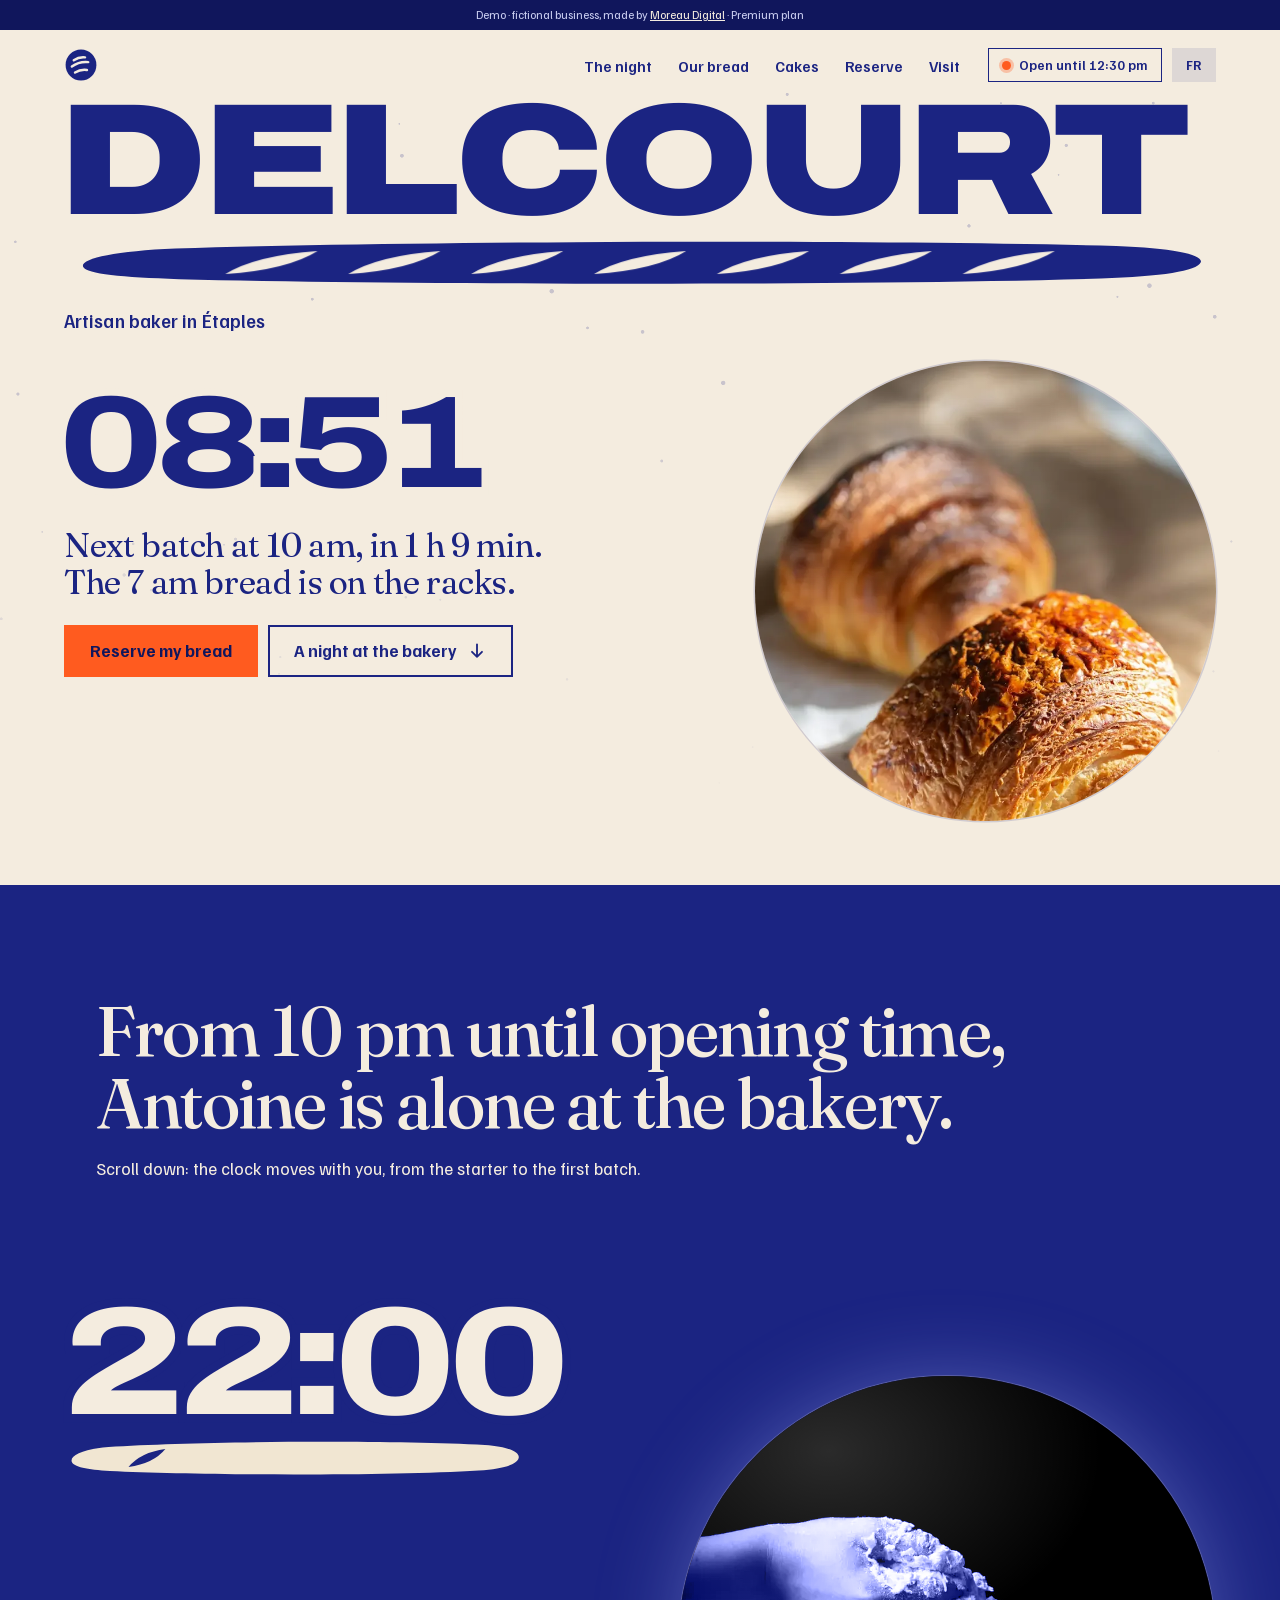
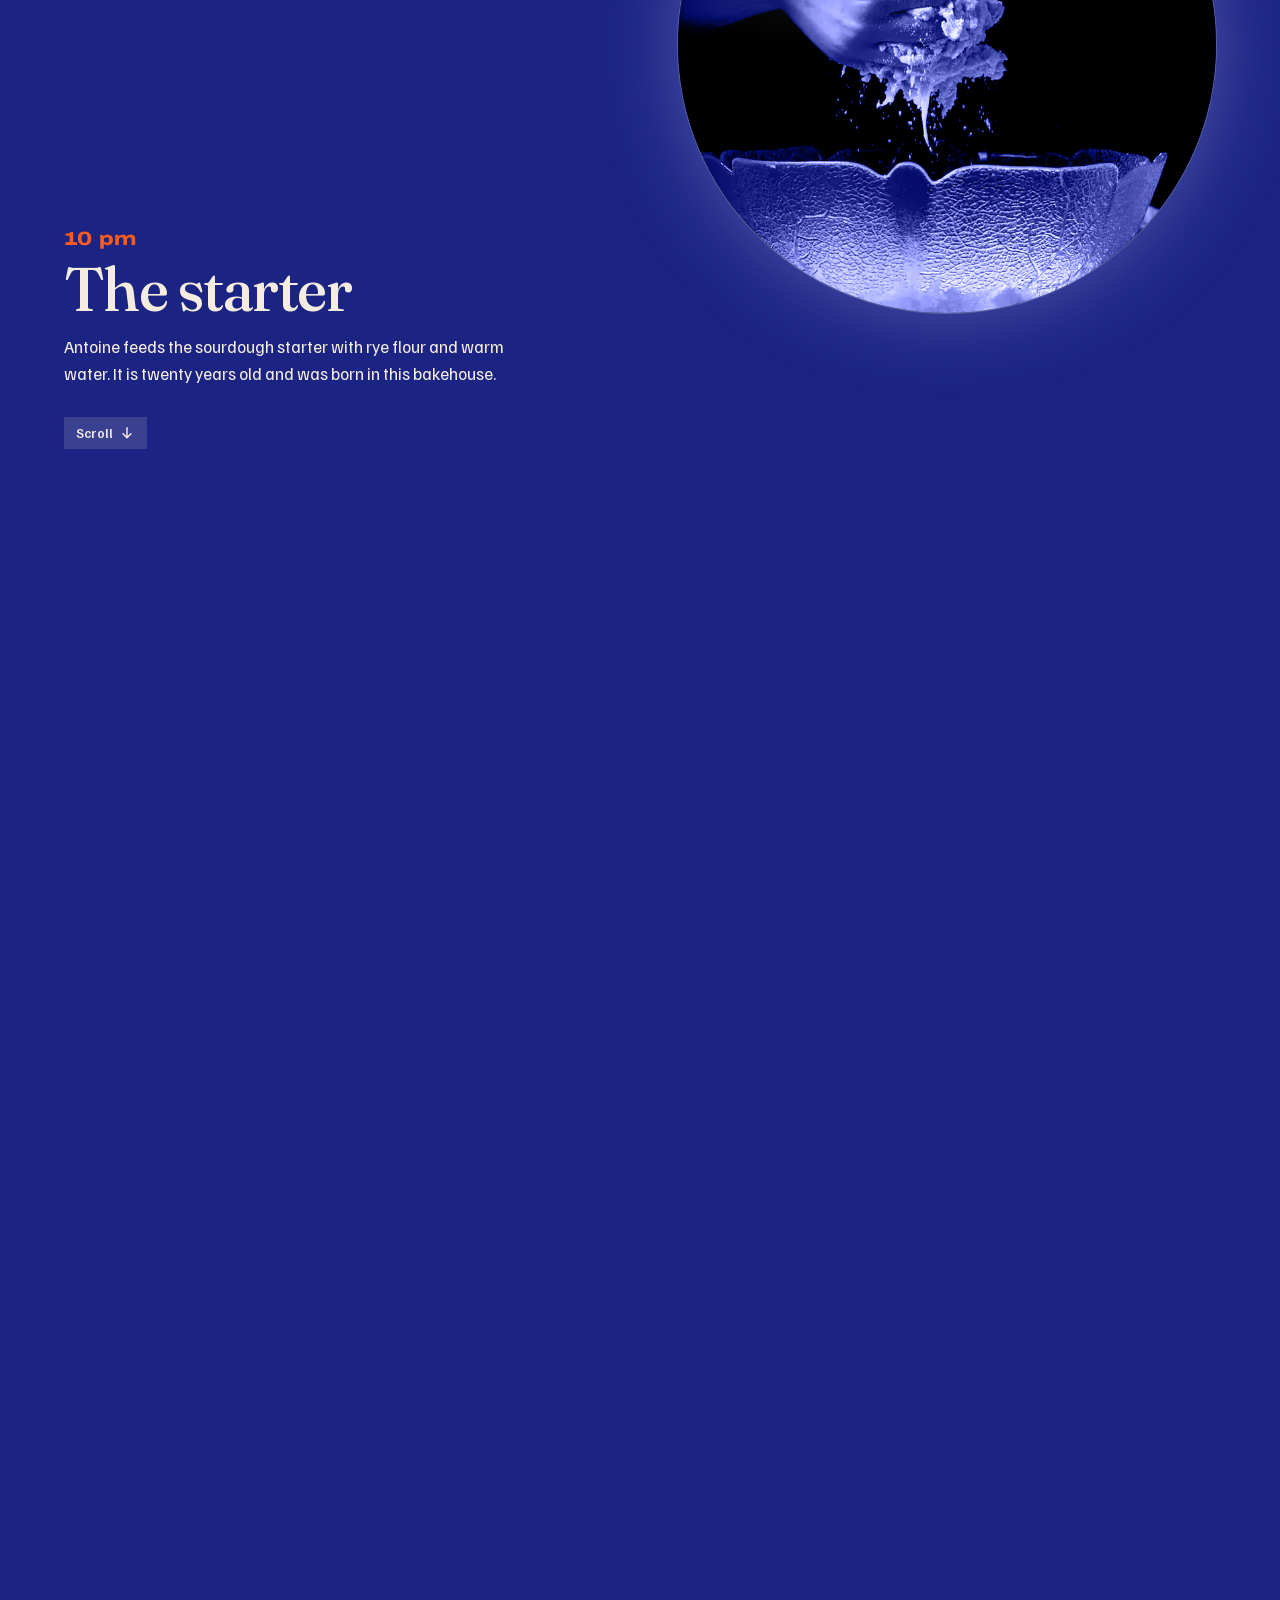
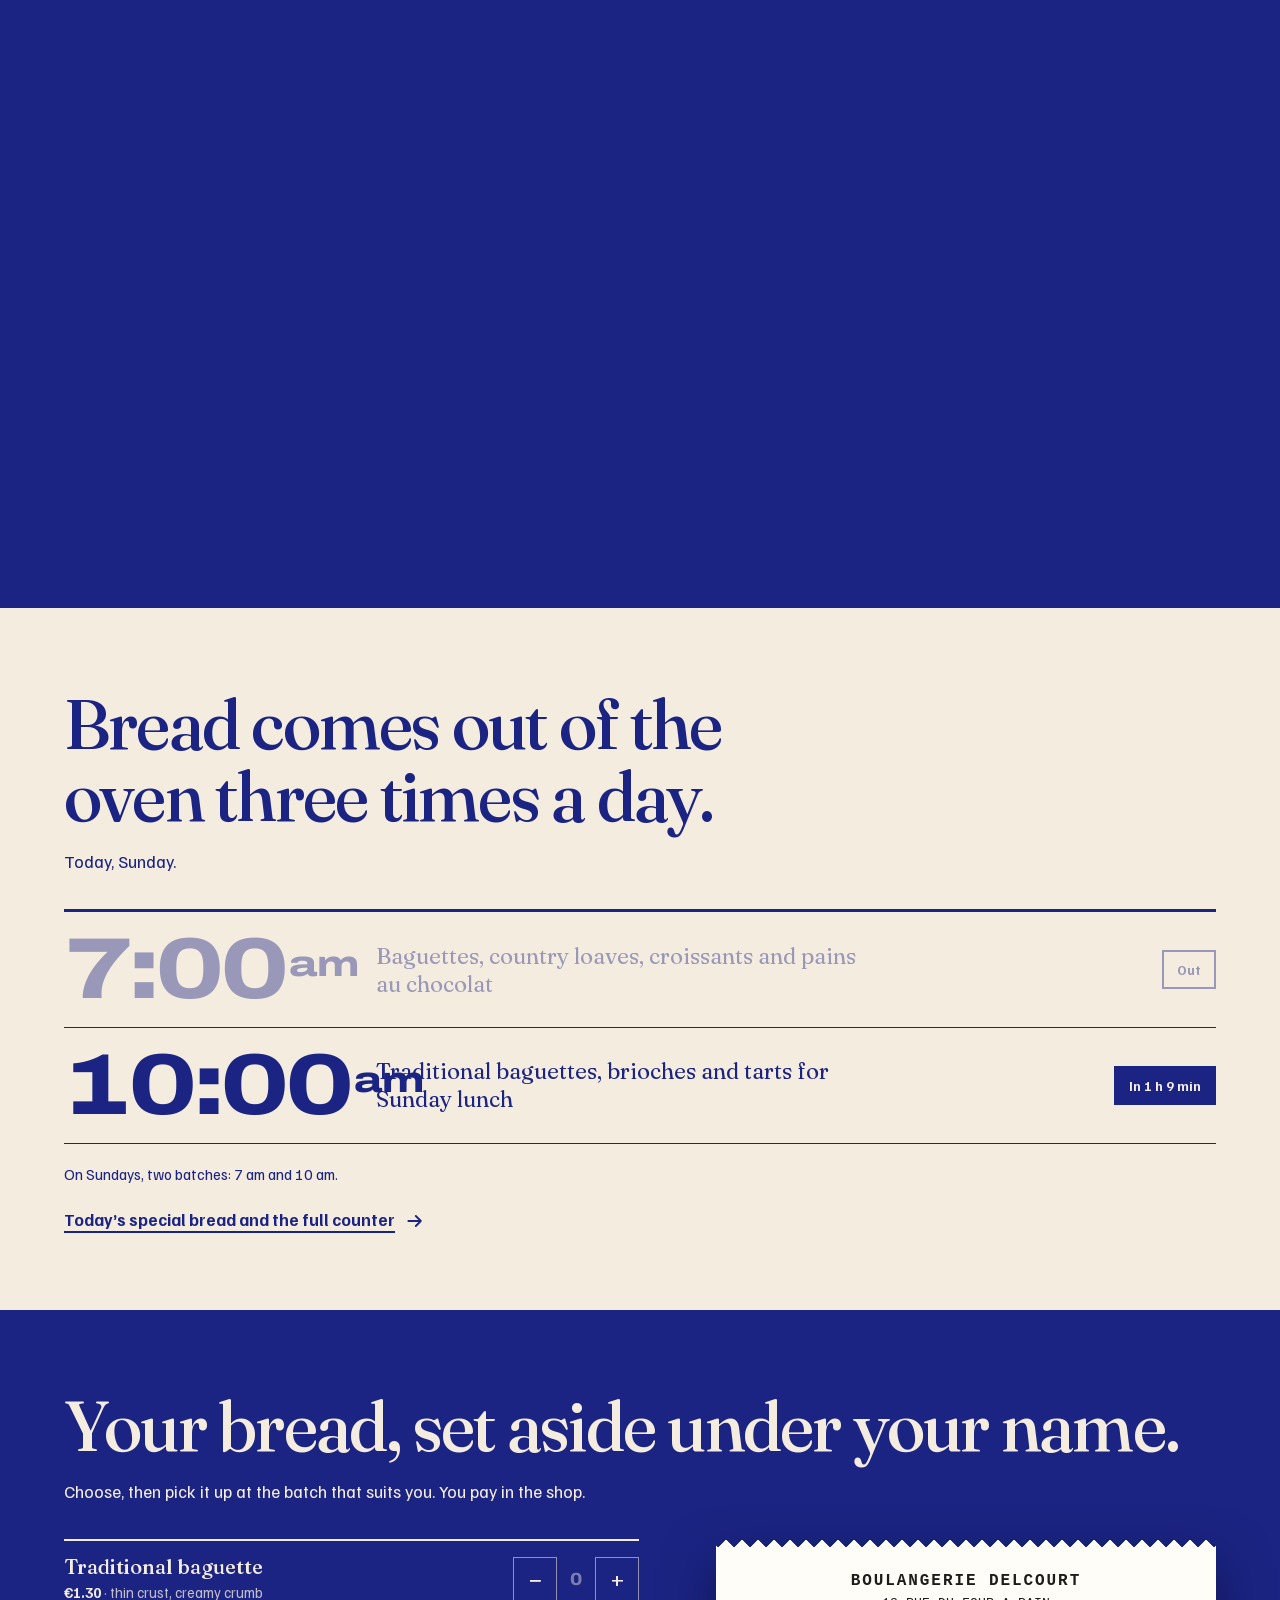
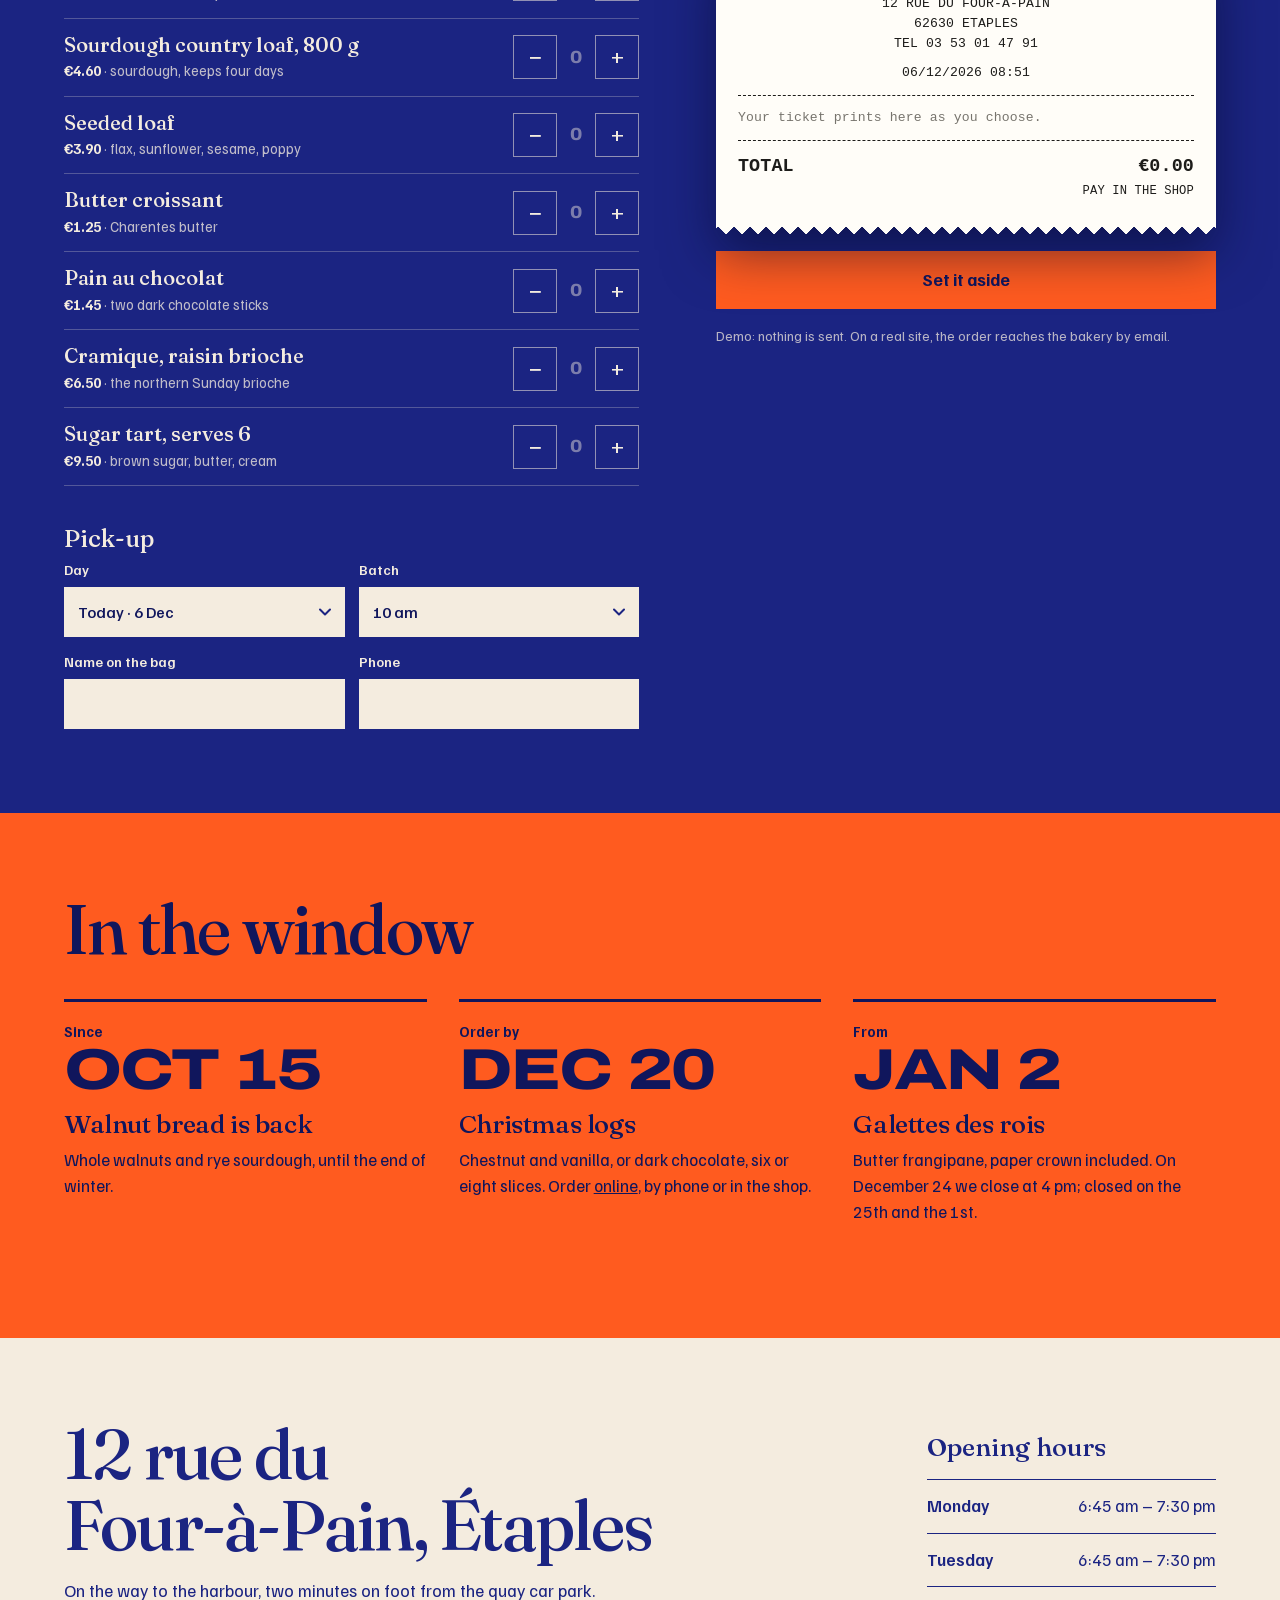
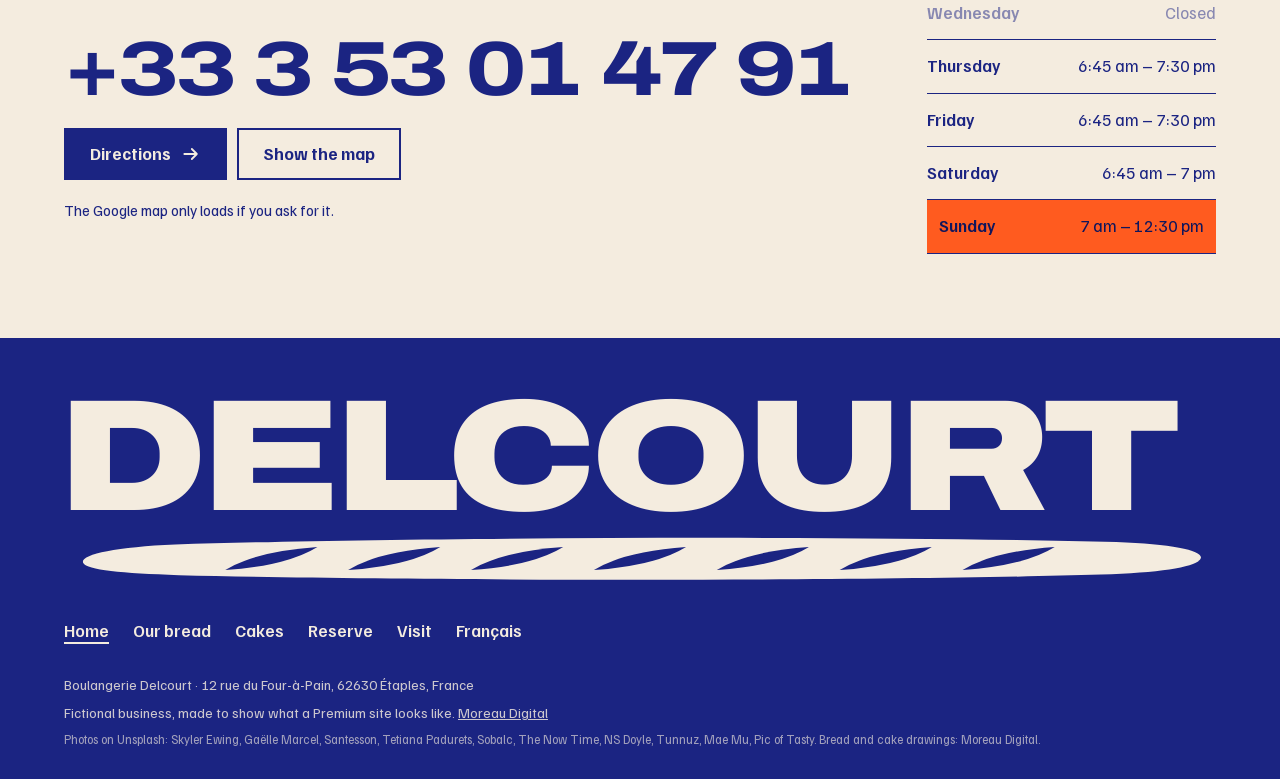
==== en/index.html @ dadcd112 "Pages Nos pains et Gâteaux, version anglaise dans en/ Nos pains : le pain du jour en onglets et la c" ====
<!DOCTYPE html>
<html lang="en" data-moment="jour">
<head>
  <meta charset="utf-8">
  <meta name="viewport" content="width=device-width, initial-scale=1, viewport-fit=cover">
  <title>Delcourt Bakery · Artisan baker in Étaples</title>
  <meta name="description" content="Boulangerie Delcourt in Étaples, France: sourdough bread made at night, three batches a day. Reserve your bread online and pick it up with the batch of your choice.">
  <!-- Démo : commerce fictif, à ne pas indexer -->
  <meta name="robots" content="noindex, nofollow">
  <meta name="theme-color" content="#f4ecdf">
  <link rel="alternate" hreflang="fr" href="https://julesmoreau62.github.io/demo-boulangerie/">
  <link rel="alternate" hreflang="en" href="https://julesmoreau62.github.io/demo-boulangerie/en/">
  <link rel="preload" href="../fonts/archivo.woff2" as="font" type="font/woff2" crossorigin>
  <link rel="preload" href="../fonts/fraunces.woff2" as="font" type="font/woff2" crossorigin>
  <link rel="stylesheet" href="../style.css">
  <script>
    /* Avant le premier affichage : jour ou nuit à Étaples, pour ne pas clignoter. */
    (function (d) {
      d.classList.add("js");
      try {
        var q = /[?&]heure=(\d{1,2})(?:[:h](\d{2}))?/.exec(location.search);
        var p = q ? [q[1], q[2] || 0] : new Intl.DateTimeFormat("en-GB", { timeZone: "Europe/Paris", hour: "2-digit", minute: "2-digit", hourCycle: "h23" }).format(new Date()).split(":");
        var m = +p[0] * 60 + +p[1];
        d.setAttribute("data-moment", m >= 1200 || m < 390 ? "nuit" : "jour");
      } catch (e) {}
    })(document.documentElement);
  </script>
  <script src="../app.js" defer></script>

  <script type="application/ld+json">
  {
    "@context": "https://schema.org",
    "@type": "Bakery",
    "name": "Boulangerie Delcourt",
    "description": "Bakery and pastry shop. Sourdough bread mixed at night and baked on a stone deck, butter pastries, sugar tart. Online reservations, cakes to order.",
    "url": "https://julesmoreau62.github.io/demo-boulangerie/en/",
    "hasMenu": "https://julesmoreau62.github.io/demo-boulangerie/en/bread.html",
    "telephone": "+33353014791",
    "priceRange": "€",
    "address": { "@type": "PostalAddress", "streetAddress": "12 rue du Four-à-Pain", "postalCode": "62630", "addressLocality": "Étaples", "addressCountry": "FR" },
    "openingHoursSpecification": [
      { "@type": "OpeningHoursSpecification", "dayOfWeek": ["Monday", "Tuesday", "Thursday", "Friday"], "opens": "06:45", "closes": "19:30" },
      { "@type": "OpeningHoursSpecification", "dayOfWeek": "Saturday", "opens": "06:45", "closes": "19:00" },
      { "@type": "OpeningHoursSpecification", "dayOfWeek": "Sunday", "opens": "07:00", "closes": "12:30" }
    ]
  }
  </script>
</head>
<body>

  <svg width="0" height="0" style="position:absolute" aria-hidden="true" focusable="false">
    <defs>
      <!-- La marque : une boule de pain vue du dessus, trois coups de lame. La nuit, c'est aussi la lune. -->
      <mask id="grigne" maskUnits="userSpaceOnUse" x="0" y="0" width="32" height="32">
        <rect width="32" height="32" fill="#fff"/>
        <path d="M9.2 11.6c3.2-2.3 7-3.2 10.6-2.8M7.4 17.4c4.4-3.2 9.9-4.6 15.4-4.1M10.4 23.1c3.3-2.1 7.3-2.9 11.2-2.4" fill="none" stroke="#000" stroke-width="2.3" stroke-linecap="round"/>
      </mask>
      <!-- La baguette des sachets : sept coups de lame -->
      <path id="baguette-corps" d="M10 47C8 34 26 22 58 18C180 6 420 4 548 14C578 17 594 28 592 40C590 53 572 62 540 65C420 76 180 75 60 66C30 63 12 58 10 47Z"/>
    </defs>
    <symbol id="marque" viewBox="0 0 32 32"><circle cx="16" cy="16" r="14.5" fill="currentColor" mask="url(#grigne)"/></symbol>
    <symbol id="i-tel" viewBox="0 0 24 24"><path fill="currentColor" d="M6.6 10.8a15.1 15.1 0 0 0 6.6 6.6l2.2-2.2a1 1 0 0 1 1-.25 11.4 11.4 0 0 0 3.6.57 1 1 0 0 1 1 1V20a1 1 0 0 1-1 1A17 17 0 0 1 3 4a1 1 0 0 1 1-1h3.5a1 1 0 0 1 1 1c0 1.25.2 2.45.57 3.57a1 1 0 0 1-.25 1z"/></symbol>
    <symbol id="i-fleche" viewBox="0 0 24 24"><path d="M4 12h15M13 6l6 6-6 6" fill="none" stroke="currentColor" stroke-width="2.2" stroke-linecap="round" stroke-linejoin="round"/></symbol>
    <symbol id="i-bas" viewBox="0 0 24 24"><path d="M12 4v15M6 13l6 6 6-6" fill="none" stroke="currentColor" stroke-width="2.2" stroke-linecap="round" stroke-linejoin="round"/></symbol>
    <symbol id="i-menu" viewBox="0 0 24 24"><path d="M4 6.5h16M4 12h16M4 17.5h16" fill="none" stroke="currentColor" stroke-width="2.2"/></symbol>
    <symbol id="i-fermer" viewBox="0 0 24 24"><path d="M5.5 5.5l13 13M18.5 5.5l-13 13" fill="none" stroke="currentColor" stroke-width="2.2"/></symbol>
  </svg>

  <p class="bandeau-demo">Demo · fictional business, made by <a href="https://moreaudigital.fr/">Moreau Digital</a> · Premium plan</p>

  <header class="barre">
    <a class="barre__marque" href="#haut"><svg aria-hidden="true"><use href="#marque"/></svg><span class="visuellement-cache">Delcourt, back to top</span></a>
    <nav class="barre__nav" aria-label="Site pages">
      <a href="#nuit">The night</a>
      <a href="bread.html">Our bread</a>
      <a href="cakes.html">Cakes</a>
      <a href="#reserver">Reserve</a>
      <a href="#venir">Visit</a>
    </nav>
    <p class="etat" data-etat hidden><span class="etat__point" aria-hidden="true"></span><span data-etat-texte></span></p>
    <a class="langue" href="../index.html" hreflang="fr" lang="fr" aria-label="Version française">FR</a>
  </header>

  <main id="haut">

    <!-- Maintenant : ce qui se passe au fournil à cette minute, heure d'Étaples -->
    <section class="maintenant" aria-labelledby="titre">
      <h1 id="titre" class="enseigne">
        <span class="enseigne__nom" data-enseigne>Delcourt</span>
        <svg class="baguette enseigne__baguette" viewBox="0 0 600 80" preserveAspectRatio="none" aria-hidden="true" focusable="false">
          <use class="baguette__corps" href="#baguette-corps"/>
          <path class="baguette__grigne" style="--i:0" d="M84 58Q99.6 28.8 132 22Q116.4 51.2 84 58Z"/>
          <path class="baguette__grigne" style="--i:1" d="M148 58Q163.6 28.8 196 22Q180.4 51.2 148 58Z"/>
          <path class="baguette__grigne" style="--i:2" d="M212 58Q227.6 28.8 260 22Q244.4 51.2 212 58Z"/>
          <path class="baguette__grigne" style="--i:3" d="M276 58Q291.6 28.8 324 22Q308.4 51.2 276 58Z"/>
          <path class="baguette__grigne" style="--i:4" d="M340 58Q355.6 28.8 388 22Q372.4 51.2 340 58Z"/>
          <path class="baguette__grigne" style="--i:5" d="M404 58Q419.6 28.8 452 22Q436.4 51.2 404 58Z"/>
          <path class="baguette__grigne" style="--i:6" d="M468 58Q483.6 28.8 516 22Q500.4 51.2 468 58Z"/>
        </svg>
        <span class="enseigne__metier">Artisan baker in Étaples</span>
      </h1>

      <div class="maintenant__scene">
        <figure class="hublot maintenant__hublot" data-hublot>
          <img data-hublot-photo src="../photos/rond-matin-480.webp" srcset="../photos/rond-matin-480.webp 480w, ../photos/rond-matin-800.webp 800w" sizes="(min-width: 900px) 40vw, 74vw" width="480" height="480" fetchpriority="high" alt="A golden croissant and pain au chocolat on baking paper">
          <span class="feu" aria-hidden="true"></span>
        </figure>
        <p class="horloge maintenant__horloge" aria-hidden="true" data-horloge><span data-hh>07</span><span class="horloge__sep">:</span><span data-mm>30</span></p>
      </div>

      <div class="maintenant__mots">
        <p class="maintenant__phrase" data-phrase>Bread comes out of the oven at 6:45&nbsp;am, 11:30&nbsp;am and 5&nbsp;pm. Antoine bakes it at night.</p>
        <div class="actions">
          <a class="bouton bouton--four" href="#reserver">Reserve my bread</a>
          <a class="bouton bouton--trait" href="#nuit"><span>A night at the bakery</span><svg class="icone" aria-hidden="true"><use href="#i-bas"/></svg></a>
        </div>
      </div>
    </section>

    <!-- La nuit : de 22 h à l'ouverture. Au défilement, l'horloge avance et le ciel s'éclaircit. -->
    <section class="nuit" id="nuit" aria-labelledby="nuit-titre" data-nuit>
      <div class="nuit__intro">
        <h2 id="nuit-titre" class="titre">From 10 pm until opening time, Antoine is alone at the bakery.</h2>
        <p class="chapo">Scroll down: the clock moves with you, from the starter to the first batch.</p>
      </div>

      <div class="nuit__piste" data-piste>
        <div class="nuit__collant">
          <!-- La jauge de la nuit : un coup de lame par étape, la baguette dore au four -->
          <svg class="baguette nuit__baguette" viewBox="0 0 600 80" preserveAspectRatio="none" aria-hidden="true" focusable="false" data-baguette>
            <use class="baguette__corps" href="#baguette-corps"/>
            <path class="baguette__grigne" style="--i:0" data-grigne d="M84 58Q99.6 28.8 132 22Q116.4 51.2 84 58Z"/>
            <path class="baguette__grigne" style="--i:1" data-grigne d="M148 58Q163.6 28.8 196 22Q180.4 51.2 148 58Z"/>
            <path class="baguette__grigne" style="--i:2" data-grigne d="M212 58Q227.6 28.8 260 22Q244.4 51.2 212 58Z"/>
            <path class="baguette__grigne" style="--i:3" data-grigne d="M276 58Q291.6 28.8 324 22Q308.4 51.2 276 58Z"/>
            <path class="baguette__grigne" style="--i:4" data-grigne d="M340 58Q355.6 28.8 388 22Q372.4 51.2 340 58Z"/>
            <path class="baguette__grigne" style="--i:5" data-grigne d="M404 58Q419.6 28.8 452 22Q436.4 51.2 404 58Z"/>
            <path class="baguette__grigne" style="--i:6" data-grigne d="M468 58Q483.6 28.8 516 22Q500.4 51.2 468 58Z"/>
          </svg>
          <p class="horloge nuit__horloge" aria-hidden="true" data-nuit-horloge><span data-hh>22</span><span class="horloge__sep">:</span><span data-mm>00</span></p>

          <ol class="etapes">
            <li class="etape" data-t="0">
              <span class="hublot etape__hublot"><img src="../photos/rond-levain-480.webp" srcset="../photos/rond-levain-480.webp 480w, ../photos/rond-levain-800.webp 800w" sizes="(min-width: 900px) 42vw, 70vw" width="480" height="480" loading="lazy" alt="A hand drops sourdough starter into a glass bowl"></span>
              <div class="etape__mots">
                <p class="etape__heure">10&nbsp;pm</p>
                <h3 class="etape__titre">The starter</h3>
                <p class="etape__texte">Antoine feeds the sourdough starter with rye flour and warm water. It is twenty years old and was born in this bakehouse.</p>
              </div>
            </li>
            <li class="etape" data-t="90">
              <span class="hublot etape__hublot"><img src="../photos/rond-petrissage-480.webp" srcset="../photos/rond-petrissage-480.webp 480w, ../photos/rond-petrissage-800.webp 800w" sizes="(min-width: 900px) 42vw, 70vw" width="480" height="480" loading="lazy" alt="Two hands knead a ball of dough on a floured counter"></span>
              <div class="etape__mots">
                <p class="etape__heure">11:30&nbsp;pm</p>
                <h3 class="etape__titre">Mixing</h3>
                <p class="etape__texte">Flour from a mill forty kilometres away, water, salt, starter. The mixer turns slowly so the dough stays cool, then the dough rests until 2 am.</p>
              </div>
            </li>
            <li class="etape" data-t="270">
              <span class="hublot etape__hublot"><img src="../photos/rond-faconnage-480.webp" srcset="../photos/rond-faconnage-480.webp 480w, ../photos/rond-faconnage-534.webp 534w" sizes="(min-width: 900px) 42vw, 70vw" width="480" height="480" loading="lazy" alt="A baker shapes baguettes lined up on a tray"></span>
              <div class="etape__mots">
                <p class="etape__heure">2:30&nbsp;am</p>
                <h3 class="etape__titre">Shaping</h3>
                <p class="etape__texte">Four hundred baguettes, rolled by hand one at a time, then laid in the folds of a linen cloth.</p>
              </div>
            </li>
            <li class="etape" data-t="375">
              <span class="hublot etape__hublot"><img src="../photos/rond-lame-480.webp" srcset="../photos/rond-lame-480.webp 480w, ../photos/rond-lame-800.webp 800w" sizes="(min-width: 900px) 42vw, 70vw" width="480" height="480" loading="lazy" alt="A cloud of flour falls from the baker’s hands onto a loaf"></span>
              <div class="etape__mots">
                <p class="etape__heure">4:15&nbsp;am</p>
                <h3 class="etape__titre">The blade</h3>
                <p class="etape__texte">A veil of flour, then five cuts on each baguette. In the oven they will open up into ears: the grigne.</p>
              </div>
            </li>
            <li class="etape etape--four" data-t="420">
              <span class="hublot etape__hublot" role="img" aria-label="The oven window, glowing red"><span class="feu"></span></span>
              <div class="etape__mots">
                <p class="etape__heure">5&nbsp;am</p>
                <h3 class="etape__titre">Into the oven</h3>
                <p class="etape__texte">A stone-deck oven at 250 °C, twenty-two minutes for a baguette. Outside, the street already smells of bread.</p>
              </div>
            </li>
            <li class="etape etape--couleur" data-t="465">
              <span class="hublot etape__hublot"><img src="../photos/rond-defournement-480.webp" srcset="../photos/rond-defournement-480.webp 480w, ../photos/rond-defournement-800.webp 800w" sizes="(min-width: 900px) 42vw, 70vw" width="480" height="480" loading="lazy" alt="Freshly baked loaves cooling on a rack trolley"></span>
              <div class="etape__mots">
                <p class="etape__heure">5:45&nbsp;am</p>
                <h3 class="etape__titre">Out of the oven</h3>
                <p class="etape__texte">The bread sings as it cools: the crust crackles. It only goes into a bag once it is warm, not hot.</p>
              </div>
            </li>
            <li class="etape etape--couleur" data-t="525">
              <span class="hublot etape__hublot"><img src="../photos/rond-ouverture-480.webp" srcset="../photos/rond-ouverture-480.webp 480w, ../photos/rond-ouverture-800.webp 800w" sizes="(min-width: 900px) 42vw, 70vw" width="480" height="480" loading="lazy" alt="The gilded “Boulangerie” sign above the shop window"></span>
              <div class="etape__mots">
                <p class="etape__heure">6:45&nbsp;am</p>
                <h3 class="etape__titre">We open</h3>
                <p class="etape__texte">Claire raises the shutter. First batch: baguettes, country loaves, croissants and pains au chocolat.</p>
              </div>
            </li>
          </ol>

          <p class="nuit__indice" aria-hidden="true"><span>Scroll</span><svg class="icone" aria-hidden="true"><use href="#i-bas"/></svg></p>
        </div>
      </div>
    </section>

    <!-- Les fournées du jour : rempli en direct par app.js -->
    <section class="fournees" id="fournees" aria-labelledby="fournees-titre">
      <div class="contenu">
        <h2 id="fournees-titre" class="titre">Bread comes out of the oven three times a day.</h2>
        <p class="chapo" data-tableau-jour>Monday to Saturday, closed on Wednesdays.</p>
        <ol class="tableau" data-tableau>
          <li class="tableau__ligne"><span class="tableau__heure">6:45<span class="tableau__h">am</span></span><span class="tableau__quoi">Baguettes, country loaves, croissants and pains au chocolat</span></li>
          <li class="tableau__ligne"><span class="tableau__heure">11:30<span class="tableau__h">am</span></span><span class="tableau__quoi">Traditional baguettes and ficelles, in time for lunch</span></li>
          <li class="tableau__ligne"><span class="tableau__heure">5:00<span class="tableau__h">pm</span></span><span class="tableau__quoi">Traditional baguettes, evening bread and a still-warm sugar tart</span></li>
        </ol>
        <p class="note">On Sundays, two batches: 7 am and 10 am.</p>
        <a class="lien-fleche" href="bread.html">Today’s special bread and the full counter<svg class="icone" aria-hidden="true"><use href="#i-fleche"/></svg></a>
      </div>
    </section>

    <!-- Réservation : le ticket s'imprime pendant qu'on choisit -->
    <section class="reserver" id="reserver" aria-labelledby="reserver-titre">
      <div class="contenu reserver__grille">
        <div class="reserver__tete">
          <h2 id="reserver-titre" class="titre">Your bread, set aside under your name.</h2>
          <p class="chapo">Choose, then pick it up at the batch that suits you. You pay in the shop.</p>
        </div>

        <form class="commande" data-commande novalidate>
          <fieldset class="commande__choix" data-choix>
            <legend class="visuellement-cache">Products</legend>
            <ul class="produits">
              <li class="produit" data-id="tradition" data-prix="1.30">
                <p class="produit__nom">Traditional baguette</p>
                <p class="produit__detail"><span class="produit__prix" data-prix-texte>€1.30</span> <span>· thin crust, creamy crumb</span></p>
                <div class="pas"><button type="button" data-moins aria-label="Remove a traditional baguette">−</button><output data-qte>0</output><button type="button" data-plus aria-label="Add a traditional baguette">+</button></div>
              </li>
              <li class="produit" data-id="campagne" data-prix="4.60">
                <p class="produit__nom">Sourdough country loaf, 800 g</p>
                <p class="produit__detail"><span class="produit__prix" data-prix-texte>€4.60</span> <span>· sourdough, keeps four days</span></p>
                <div class="pas"><button type="button" data-moins aria-label="Remove a country loaf">−</button><output data-qte>0</output><button type="button" data-plus aria-label="Add a country loaf">+</button></div>
              </li>
              <li class="produit" data-id="cereales" data-prix="3.90">
                <p class="produit__nom">Seeded loaf</p>
                <p class="produit__detail"><span class="produit__prix" data-prix-texte>€3.90</span> <span>· flax, sunflower, sesame, poppy</span></p>
                <div class="pas"><button type="button" data-moins aria-label="Remove a seeded loaf">−</button><output data-qte>0</output><button type="button" data-plus aria-label="Add a seeded loaf">+</button></div>
              </li>
              <li class="produit" data-id="croissant" data-prix="1.25">
                <p class="produit__nom">Butter croissant</p>
                <p class="produit__detail"><span class="produit__prix" data-prix-texte>€1.25</span> <span>· Charentes butter</span></p>
                <div class="pas"><button type="button" data-moins aria-label="Remove a croissant">−</button><output data-qte>0</output><button type="button" data-plus aria-label="Add a croissant">+</button></div>
              </li>
              <li class="produit" data-id="chocolat" data-prix="1.45">
                <p class="produit__nom">Pain au chocolat</p>
                <p class="produit__detail"><span class="produit__prix" data-prix-texte>€1.45</span> <span>· two dark chocolate sticks</span></p>
                <div class="pas"><button type="button" data-moins aria-label="Remove a pain au chocolat">−</button><output data-qte>0</output><button type="button" data-plus aria-label="Add a pain au chocolat">+</button></div>
              </li>
              <li class="produit" data-id="cramique" data-prix="6.50">
                <p class="produit__nom">Cramique, raisin brioche</p>
                <p class="produit__detail"><span class="produit__prix" data-prix-texte>€6.50</span> <span>· the northern Sunday brioche</span></p>
                <div class="pas"><button type="button" data-moins aria-label="Remove a cramique">−</button><output data-qte>0</output><button type="button" data-plus aria-label="Add a cramique">+</button></div>
              </li>
              <li class="produit" data-id="tarte" data-prix="9.50">
                <p class="produit__nom">Sugar tart, serves 6</p>
                <p class="produit__detail"><span class="produit__prix" data-prix-texte>€9.50</span> <span>· brown sugar, butter, cream</span></p>
                <div class="pas"><button type="button" data-moins aria-label="Remove a sugar tart">−</button><output data-qte>0</output><button type="button" data-plus aria-label="Add a sugar tart">+</button></div>
              </li>
            </ul>
          </fieldset>

          <fieldset class="retrait" data-retrait>
            <legend class="retrait__titre">Pick-up</legend>
            <label class="champ"><span>Day</span>
              <select name="jour" data-jour></select>
            </label>
            <label class="champ"><span>Batch</span>
              <select name="fournee" data-fournee></select>
            </label>
            <label class="champ"><span>Name on the bag</span>
              <input name="nom" type="text" autocomplete="name" required>
            </label>
            <label class="champ"><span>Phone</span>
              <input name="tel" type="tel" autocomplete="tel" inputmode="tel" required>
            </label>
          </fieldset>

          <div class="commande__ticket">
            <div class="ticket-ombre">
              <div class="ticket" id="ticket" data-ticket>
                <p class="ticket__entete">BOULANGERIE DELCOURT</p>
                <p class="ticket__adresse">12 RUE DU FOUR-A-PAIN<br>62630 ETAPLES<br>TEL 03 53 01 47 91</p>
                <p class="ticket__date" data-ticket-date></p>
                <hr>
                <ul class="ticket__lignes" data-ticket-lignes></ul>
                <p class="ticket__vide" data-ticket-vide>Your ticket prints here as you choose.</p>
                <hr>
                <p class="ticket__total"><span>TOTAL</span><strong data-total>€0.00</strong></p>
                <p class="ticket__petit">PAY IN THE SHOP</p>
                <div class="ticket__confirmation" data-confirmation hidden>
                  <hr>
                  <p class="ticket__ligne"><span>ORDER</span><strong data-t-numero></strong></p>
                  <p class="ticket__ligne"><span>FOR</span><strong data-t-nom></strong></p>
                  <p class="ticket__ligne"><span>PICK-UP</span><strong data-t-retrait></strong></p>
                  <p class="ticket__merci">THANK YOU! WE KEEP IT WARM FOR YOU.</p>
                  <span class="ticket__code" aria-hidden="true"></span>
                  <span class="tampon" aria-hidden="true">Set aside</span>
                </div>
              </div>
            </div>

            <p class="erreur" data-erreur role="alert" hidden></p>
            <button class="bouton bouton--four bouton--large" type="submit" data-envoyer>Set it aside</button>
            <button class="bouton bouton--trait bouton--large" type="button" data-nouvelle hidden>New order</button>
            <p class="note-demo">Demo: nothing is sent. On a real site, the order reaches the bakery by email.</p>
          </div>
        </form>
      </div>
    </section>

    <!-- La vitrine : les annonces du moment -->
    <section class="vitrine" id="vitrine" aria-labelledby="vitrine-titre">
      <div class="contenu">
        <h2 id="vitrine-titre" class="titre">In the window</h2>
        <ul class="affiches">
          <li class="affiche">
            <p class="affiche__date"><small>Since</small> <span>Oct 15</span></p>
            <h3 class="affiche__titre">Walnut bread is back</h3>
            <p>Whole walnuts and rye sourdough, until the end of winter.</p>
          </li>
          <li class="affiche">
            <p class="affiche__date"><small>Order by</small> <span>Dec 20</span></p>
            <h3 class="affiche__titre">Christmas logs</h3>
            <p>Chestnut and vanilla, or dark chocolate, six or eight slices. Order <a href="cakes.html#bon">online</a>, by phone or in the shop.</p>
          </li>
          <li class="affiche">
            <p class="affiche__date"><small>From</small> <span>Jan 2</span></p>
            <h3 class="affiche__titre">Galettes des rois</h3>
            <p>Butter frangipane, paper crown included. On December 24 we close at 4 pm; closed on the 25th and the 1st.</p>
          </li>
        </ul>
      </div>
    </section>

    <!-- Venir -->
    <section class="venir" id="venir" aria-labelledby="venir-titre">
      <div class="contenu venir__grille">
        <div class="venir__adresse">
          <h2 id="venir-titre" class="titre">12 rue du <span class="insecable">Four-à-Pain</span>, Étaples</h2>
          <p class="chapo">On the way to the harbour, two minutes on foot from the quay car park.</p>
          <a class="numero" href="tel:+33353014791"><span class="visuellement-cache">Call</span> +33&nbsp;3&nbsp;53&nbsp;01&nbsp;47&nbsp;91</a>
          <div class="actions">
            <a class="bouton bouton--encre" href="https://www.google.com/maps/dir/?api=1&amp;destination=%C3%89taples%2062630" target="_blank" rel="noopener"><span>Directions</span><svg class="icone" aria-hidden="true"><use href="#i-fleche"/></svg></a>
            <button class="bouton bouton--trait" type="button" data-plan>Show the map</button>
          </div>
          <p class="note" data-plan-note>The Google map only loads if you ask for it.</p>
          <div class="plan" data-plan-zone hidden></div>
        </div>

        <table class="horaires">
          <caption class="horaires__titre">Opening hours</caption>
          <tbody>
            <tr data-jour="1"><th scope="row">Monday</th><td>6:45&nbsp;am – 7:30&nbsp;pm</td></tr>
            <tr data-jour="2"><th scope="row">Tuesday</th><td>6:45&nbsp;am – 7:30&nbsp;pm</td></tr>
            <tr data-jour="3" class="horaires__ferme"><th scope="row">Wednesday</th><td>Closed</td></tr>
            <tr data-jour="4"><th scope="row">Thursday</th><td>6:45&nbsp;am – 7:30&nbsp;pm</td></tr>
            <tr data-jour="5"><th scope="row">Friday</th><td>6:45&nbsp;am – 7:30&nbsp;pm</td></tr>
            <tr data-jour="6"><th scope="row">Saturday</th><td>6:45&nbsp;am – 7&nbsp;pm</td></tr>
            <tr data-jour="0"><th scope="row">Sunday</th><td>7&nbsp;am – 12:30&nbsp;pm</td></tr>
          </tbody>
        </table>
      </div>
    </section>
  </main>

  <footer class="pied">
    <p class="pied__enseigne" aria-hidden="true">Delcourt</p>
    <svg class="baguette pied__baguette" viewBox="0 0 600 80" preserveAspectRatio="none" aria-hidden="true" focusable="false">
      <use class="baguette__corps" href="#baguette-corps"/>
      <path class="baguette__grigne" style="--i:0" d="M84 58Q99.6 28.8 132 22Q116.4 51.2 84 58Z"/>
      <path class="baguette__grigne" style="--i:1" d="M148 58Q163.6 28.8 196 22Q180.4 51.2 148 58Z"/>
      <path class="baguette__grigne" style="--i:2" d="M212 58Q227.6 28.8 260 22Q244.4 51.2 212 58Z"/>
      <path class="baguette__grigne" style="--i:3" d="M276 58Q291.6 28.8 324 22Q308.4 51.2 276 58Z"/>
      <path class="baguette__grigne" style="--i:4" d="M340 58Q355.6 28.8 388 22Q372.4 51.2 340 58Z"/>
      <path class="baguette__grigne" style="--i:5" d="M404 58Q419.6 28.8 452 22Q436.4 51.2 404 58Z"/>
      <path class="baguette__grigne" style="--i:6" d="M468 58Q483.6 28.8 516 22Q500.4 51.2 468 58Z"/>
    </svg>
    <nav class="pied__nav" id="pages" aria-label="Site pages, footer">
      <a href="#haut" aria-current="page">Home</a>
      <a href="bread.html">Our bread</a>
      <a href="cakes.html">Cakes</a>
      <a href="#reserver">Reserve</a>
      <a href="#venir">Visit</a>
      <a href="../index.html" hreflang="fr" lang="fr">Français</a>
    </nav>
    <div class="pied__texte">
      <p>Boulangerie Delcourt · 12 rue du Four-à-Pain, 62630 Étaples, France</p>
      <p>Fictional business, made to show what a Premium site looks like. <a href="https://moreaudigital.fr/">Moreau Digital</a></p>
      <p class="pied__credits">Photos on Unsplash: Skyler Ewing, Gaëlle Marcel, Santesson, Tetiana Padurets, Sobalc, The Now Time, NS Doyle, Tunnuz, Mae Mu, Pic of Tasty. Bread and cake drawings: Moreau Digital.</p>
    </div>
  </footer>

  <!-- Le menu sort de la barre du bas comme un sachet de boulangerie -->
  <dialog class="sachet" id="menu" aria-labelledby="menu-titre">
    <div class="sachet__papier">
      <div class="sachet__tete">
        <p class="sachet__enseigne" id="menu-titre">Delcourt</p>
        <button class="sachet__fermer" type="button" data-fermer aria-label="Close the menu"><svg class="icone" aria-hidden="true"><use href="#i-fermer"/></svg></button>
      </div>
      <svg class="baguette sachet__baguette" viewBox="0 0 600 80" preserveAspectRatio="none" aria-hidden="true" focusable="false">
        <use class="baguette__corps" href="#baguette-corps"/>
        <path class="baguette__grigne" style="--i:0" d="M84 58Q99.6 28.8 132 22Q116.4 51.2 84 58Z"/>
        <path class="baguette__grigne" style="--i:1" d="M148 58Q163.6 28.8 196 22Q180.4 51.2 148 58Z"/>
        <path class="baguette__grigne" style="--i:2" d="M212 58Q227.6 28.8 260 22Q244.4 51.2 212 58Z"/>
        <path class="baguette__grigne" style="--i:3" d="M276 58Q291.6 28.8 324 22Q308.4 51.2 276 58Z"/>
        <path class="baguette__grigne" style="--i:4" d="M340 58Q355.6 28.8 388 22Q372.4 51.2 340 58Z"/>
        <path class="baguette__grigne" style="--i:5" d="M404 58Q419.6 28.8 452 22Q436.4 51.2 404 58Z"/>
        <path class="baguette__grigne" style="--i:6" d="M468 58Q483.6 28.8 516 22Q500.4 51.2 468 58Z"/>
      </svg>
      <ul class="sachet__liste">
        <li><a href="index.html" aria-current="page"><span class="sachet__page">Home</span><span class="sachet__quoi">The bakehouse, right now</span><svg class="icone" aria-hidden="true"><use href="#i-fleche"/></svg></a></li>
        <li><a href="#nuit"><span class="sachet__page">A night at the bakery</span><span class="sachet__quoi">From 10&nbsp;pm to opening time</span><svg class="icone" aria-hidden="true"><use href="#i-fleche"/></svg></a></li>
        <li><a href="bread.html"><span class="sachet__page">Our bread</span><span class="sachet__quoi">Today’s special, and all the rest</span><svg class="icone" aria-hidden="true"><use href="#i-fleche"/></svg></a></li>
        <li><a href="cakes.html"><span class="sachet__page">Cakes</span><span class="sachet__quoi">To order, for your celebrations</span><svg class="icone" aria-hidden="true"><use href="#i-fleche"/></svg></a></li>
        <li><a href="#reserver"><span class="sachet__page">Reserve</span><span class="sachet__quoi">Your bread set aside</span><svg class="icone" aria-hidden="true"><use href="#i-fleche"/></svg></a></li>
        <li><a href="#venir"><span class="sachet__page">Visit</span><span class="sachet__quoi">Address, hours, map</span><svg class="icone" aria-hidden="true"><use href="#i-fleche"/></svg></a></li>
      </ul>
      <p class="sachet__pied"><a class="bouton bouton--encre" href="../index.html" hreflang="fr" lang="fr">Version française</a><a class="bouton bouton--trait" href="tel:+33353014791"><svg class="icone" aria-hidden="true"><use href="#i-tel"/></svg>+33&nbsp;3&nbsp;53&nbsp;01&nbsp;47&nbsp;91</a></p>
    </div>
  </dialog>

  <nav class="dock" aria-label="Quick actions">
    <a class="dock__lien dock__lien--carre" href="tel:+33353014791"><svg class="icone" aria-hidden="true"><use href="#i-tel"/></svg><span class="visuellement-cache">Call the bakery</span></a>
    <a class="dock__lien dock__lien--four" href="#reserver" data-dock-reserver>Reserve my bread</a>
    <a class="dock__lien dock__lien--carre" href="#pages" data-menu><svg class="icone" aria-hidden="true"><use href="#i-menu"/></svg><span class="visuellement-cache">Menu</span></a>
  </nav>
</body>
</html>
---- style.css ----
/* ==========================================================================
   Boulangerie Delcourt — démo Premium, la nuit au fournil
   Une seule encre, comme sur un sachet de boulangerie : bleu de nuit sur
   papier farine, et l'orange du four pour ce qui est chaud. Le haut de page
   suit l'heure d'Étaples : bleu la nuit, farine le jour.
   Mobile d'abord.
   ========================================================================== */

@font-face { font-family: "Archivo"; font-style: normal; font-weight: 100 900; font-stretch: 62% 125%; font-display: swap; src: url("fonts/archivo.woff2") format("woff2"); }
@font-face { font-family: "Fraunces"; font-style: normal; font-weight: 100 900; font-display: swap; src: url("fonts/fraunces.woff2") format("woff2"); }
@font-face { font-family: "Familjen Grotesk"; font-style: normal; font-weight: 400 700; font-display: swap; src: url("fonts/familjen.woff2") format("woff2"); }

:root {
  --encre: #1b2482;
  --encre-nuit: #10165c;
  --farine: #f4ecdf;
  --farine-trait: #d9ccb4;
  --four: #ff5b1f;
  --four-fonce: #d8400a;
  --ticket: #fffdf8;
  --charbon: #1d1c1a;

  --large: "Archivo", "Arial Black", "Helvetica Neue", sans-serif;
  --serif: "Fraunces", "Iowan Old Style", Georgia, serif;
  --sans: "Familjen Grotesk", system-ui, -apple-system, "Segoe UI", sans-serif;
  --mono: ui-monospace, "SF Mono", Menlo, Consolas, "Liberation Mono", monospace;

  --g: 18px;
  --dock: 70px;
  --fond: var(--farine);
  --texte: var(--encre);
  color-scheme: light;
}
html[data-moment="nuit"] { --fond: var(--encre); --texte: var(--farine); }

*, *::before, *::after { box-sizing: border-box; }
html { scroll-behavior: smooth; -webkit-text-size-adjust: 100%; }
body {
  margin: 0;
  padding-bottom: calc(var(--dock) + env(safe-area-inset-bottom));
  font-family: var(--sans);
  font-size: 1.0625rem;
  line-height: 1.55;
  font-synthesis: none;
  color: var(--encre);
  background: var(--farine);
  overflow-x: clip;
}
h1, h2, h3, p, ul, ol, figure, fieldset, legend { margin: 0; padding: 0; }
ul, ol { list-style: none; }
fieldset { border: 0; min-width: 0; }
a { color: inherit; }
img, svg { display: block; max-width: 100%; }
button, input, select { font: inherit; color: inherit; }
sup { font-size: .62em; line-height: 0; }
[hidden] { display: none !important; }
.visuellement-cache { position: absolute; width: 1px; height: 1px; overflow: hidden; clip-path: inset(50%); white-space: nowrap; }
:focus-visible { outline: 3px solid var(--four); outline-offset: 3px; }
.icone { flex: none; width: 20px; height: 20px; }

/* Les grandes lettres larges du sachet : enseigne, horloges, numéro */
.enseigne__nom, .horloge, .tableau__heure, .numero, .affiche__date span, .pied__enseigne {
  font-family: var(--large);
  font-stretch: 125%;
  font-variant-numeric: tabular-nums;
  text-transform: uppercase;
}

.titre {
  font-family: var(--serif);
  font-weight: 500;
  font-size: clamp(2.05rem, 8.6vw, 4.4rem);
  line-height: 1.02;
  letter-spacing: -.025em;
  text-wrap: balance;
}
.chapo { margin-top: 16px; max-width: 34rem; font-size: 1.1rem; text-wrap: pretty; }
.note { margin-top: 18px; font-size: .95rem; }
.contenu { max-width: 76rem; margin: 0 auto; }

/* Bandeau démo et barre ----------------------------------------------------- */
.bandeau-demo { padding: 6px var(--g); font-size: .74rem; text-align: center; color: #c9cdf0; background: var(--encre-nuit); }
.bandeau-demo a { color: var(--farine); }

.barre {
  display: flex; align-items: center; gap: 10px;
  padding: 12px var(--g) 6px;
  color: var(--texte);
  background: var(--fond);
  transition: background-color .6s, color .6s;
}
.barre__marque { margin-right: auto; text-decoration: none; }
.barre__marque svg { width: 34px; height: 34px; }
.barre__nav { display: none; }
.etat {
  display: flex; align-items: center; gap: 8px;
  min-height: 34px; padding: 0 13px;
  font-size: .84rem; font-weight: 600;
  border: 1.5px solid currentColor;
  white-space: nowrap;
}
.etat__point { width: 9px; height: 9px; border-radius: 50%; background: currentColor; }
.etat--ouvert .etat__point { background: var(--four); box-shadow: 0 0 0 3px color-mix(in srgb, var(--four) 30%, transparent); animation: pouls 2.4s ease-in-out infinite; }
.etat--bientot .etat__point { background: var(--four); }
.etat--ferme .etat__point { background: transparent; border: 1.5px solid currentColor; }
@keyframes pouls { 50% { box-shadow: 0 0 0 6px color-mix(in srgb, var(--four) 0%, transparent); } }
.langue { display: inline-flex; align-items: center; justify-content: center; min-width: 44px; min-height: 34px; padding: 0 10px; border: 0; background: color-mix(in srgb, currentColor 10%, transparent); font-size: .82rem; font-weight: 700; letter-spacing: .06em; text-decoration: none; cursor: pointer; }
.langue:hover { background: color-mix(in srgb, currentColor 18%, transparent); }

/* Boutons ------------------------------------------------------------------- */
.actions { display: flex; flex-wrap: wrap; gap: 10px; margin-top: 24px; }
.bouton {
  display: inline-flex; align-items: center; justify-content: center; gap: 10px;
  min-height: 52px; padding: 0 24px;
  font-weight: 700; line-height: 1.15; text-align: center; text-decoration: none;
  border: 2px solid currentColor;
  background: transparent; cursor: pointer;
  transition: transform .15s, background-color .2s, color .2s, border-color .2s;
}
.bouton:active { transform: translateY(1px) scale(.99); }
.bouton--four { color: var(--encre-nuit); background: var(--four); border-color: var(--four); }
.bouton--encre { color: var(--farine); background: var(--encre); border-color: var(--encre); }
.bouton--large { width: 100%; min-height: 58px; font-size: 1.08rem; }
@media (hover: hover) {
  .bouton--four:hover { background: #ff7440; border-color: #ff7440; }
  .bouton--encre:hover { background: var(--encre-nuit); border-color: var(--encre-nuit); }
  .bouton--trait:hover { background: color-mix(in srgb, currentColor 12%, transparent); }
}

/* Le hublot : rond comme une miche, comme la lune, comme la vitre du four ---- */
.hublot {
  position: relative;
  display: block;
  aspect-ratio: 1;
  margin: 0;
  border-radius: 50%;
  overflow: hidden;
  isolation: isolate;
  background: var(--teinte, var(--fond));
  box-shadow: 0 0 0 1.5px color-mix(in srgb, currentColor 16%, transparent);
  transition: box-shadow .8s;
}
.hublot img { width: 100%; height: 100%; object-fit: cover; mix-blend-mode: var(--fusion, normal); filter: var(--filtre, none); }
.hublot::after {   /* le reflet de la vitre */
  content: ""; position: absolute; inset: 0; z-index: 2; border-radius: 50%; pointer-events: none;
  background: radial-gradient(110% 80% at 28% 14%, rgba(255, 255, 255, .17), transparent 46%);
}
/* La nuit, la photo prend la couleur du ciel, comme sous la lune */
.lunaire { --fusion: luminosity; --filtre: contrast(1.12) brightness(1.06); }
.lunaire.hublot, .lunaire .hublot {
  box-shadow: 0 0 0 1px rgba(244, 236, 223, .2), 0 0 90px -10px rgba(176, 186, 255, .42);
}

/* La porte du four : braise et flammes */
.feu { display: none; position: absolute; inset: 0; z-index: 1; background: radial-gradient(circle at 50% 64%, #fff6cf 0, #ffd36a 14%, #ff8a2a 34%, #e8460f 56%, #8f1e08 80%, #3d0a05 100%); animation: braise 3.4s ease-in-out infinite alternate; }
.feu::before, .feu::after { content: ""; position: absolute; inset: -10%; border-radius: 50%; mix-blend-mode: screen; }
.feu::before { background: radial-gradient(circle at 38% 72%, rgba(255, 236, 170, .75), transparent 28%), radial-gradient(circle at 64% 60%, rgba(255, 196, 92, .6), transparent 26%); animation: flamme 1.7s ease-in-out infinite alternate; }
.feu::after { background: radial-gradient(circle at 52% 40%, rgba(255, 140, 60, .5), transparent 34%), linear-gradient(to top, rgba(255, 200, 120, .35), transparent 45%); animation: flamme 2.3s ease-in-out infinite alternate-reverse; }
@keyframes braise { to { filter: brightness(1.14) saturate(1.12); } }
@keyframes flamme { from { transform: translate(-4%, 3%) scale(1); opacity: .65; } to { transform: translate(4%, -4%) scale(1.1); opacity: 1; } }
.hublot--four .feu, .etape--four .feu { display: block; }
.hublot--four img { opacity: 0; }
.hublot--four, .etape--four .etape__hublot {
  box-shadow: 0 0 0 1px rgba(255, 190, 130, .5), 0 0 60px 4px rgba(255, 91, 31, .6), 0 0 170px 40px rgba(255, 91, 31, .28);
}

/* La baguette des sachets : le corps à l'encre, les coups de lame découpés dans le fond */
.baguette { display: block; width: 100%; overflow: visible; }
.baguette__corps { fill: currentColor; }
.baguette__grigne { fill: var(--fond); transform-box: fill-box; transform-origin: 0 50%; }
@keyframes enfourne { from { transform: translateX(-14%); opacity: 0; } }
@keyframes lame { from { transform: scaleX(0); } }

/* L'horloge : découpée dans le fond quand elle chevauche le hublot */
.horloge {
  position: relative; z-index: 3;
  margin: 0;
  font-weight: 800;
  line-height: .8;
  letter-spacing: -.035em;
  white-space: nowrap;
  -webkit-text-stroke: .11em var(--decoupe, var(--fond));
  paint-order: stroke fill;
}
.horloge__sep { display: inline-block; margin: 0 -.02em; }
.maintenant__horloge .horloge__sep { animation: seconde 2s steps(1) infinite; }
@keyframes seconde { 50% { color: transparent; } }

/* Maintenant ---------------------------------------------------------------- */
.maintenant {
  position: relative;
  padding: 18px var(--g) 44px;
  color: var(--texte);
  background: var(--fond);
  overflow: clip;
  transition: background-color .6s, color .6s;
}
/* Des points semés par app.js : farine et étoiles la nuit, grain du papier kraft le jour */
html[data-moment="nuit"] { --grain: rgba(244, 236, 223, .62); }
html[data-moment="jour"] { --grain: rgba(27, 36, 130, .2); }
.maintenant::before, .page-tete::before {
  content: ""; position: absolute; inset: 0; pointer-events: none;
  background: var(--grains, none);
  -webkit-mask-image: linear-gradient(#000 0 38%, transparent 92%);
  mask-image: linear-gradient(#000 0 38%, transparent 92%);
}
.enseigne, .maintenant__mots { position: relative; }
.enseigne { display: block; }
.enseigne__nom {
  display: block;
  margin-left: -.03em;
  font-weight: 900;
  font-size: 12.8vw;
  line-height: .8;
  letter-spacing: -.03em;
  white-space: nowrap;
}
.enseigne__lettre { display: inline-block; transform-origin: 50% 100%; }
.js .enseigne__lettre { animation: levee 1.1s cubic-bezier(.2, .85, .25, 1.18) both; animation-delay: calc(var(--i) * 55ms + 120ms); }
@keyframes levee { from { transform: scale(1.04, .18); opacity: 0; } 35% { opacity: 1; } }
.enseigne__baguette { height: clamp(34px, 5.8vw, 76px); margin-top: 12px; }
.js .enseigne__baguette { animation: enfourne .8s cubic-bezier(.2, .8, .2, 1) .45s both; }
.js .enseigne__baguette .baguette__grigne { animation: lame .24s cubic-bezier(.5, 0, .2, 1) both; animation-delay: calc(var(--i) * 85ms + 1.1s); }
.enseigne__metier { display: block; margin-top: 12px; font-size: 1rem; font-weight: 600; letter-spacing: .005em; }

.maintenant__scene { display: grid; margin-top: 20px; }
.maintenant__hublot, .maintenant__horloge { grid-area: 1 / 1; }
.maintenant__hublot { justify-self: end; width: min(76vw, 52svh); }
.js .maintenant__hublot img { opacity: 0; transition: opacity .7s; }
.js .maintenant__hublot.est-pret img { opacity: 1; }
.js .maintenant__hublot.hublot--four img { opacity: 0; }
.maintenant__horloge { align-self: end; justify-self: start; margin: 0 0 -.52em -.03em; font-size: 22.5vw; }
.maintenant__mots { margin-top: calc(22.5vw * .52 + 22px); }
.maintenant__phrase {
  max-width: 21em;
  font-family: var(--serif);
  font-size: clamp(1.5rem, 6.4vw, 2.5rem);
  font-weight: 400;
  line-height: 1.13;
  letter-spacing: -.012em;
  text-wrap: balance;
}
.maintenant .bouton--trait, .page-tete .bouton--trait { color: var(--texte); }

/* La nuit -------------------------------------------------------------------- */
.nuit { --ciel: var(--encre); --ciel-texte: var(--farine); --decoupe: var(--ciel); color: var(--ciel-texte); background: var(--encre); }
.nuit__intro { max-width: 76rem; margin: 0 auto; padding: 76px var(--g) 12px; }
.nuit__intro .titre { max-width: 13em; }
.nuit__horloge, .nuit__indice { display: none; }
.etapes { display: grid; gap: 64px; max-width: 76rem; margin: 0 auto; padding: 48px var(--g) 96px; }
.etape { display: grid; gap: 22px; }
.etape__hublot { --teinte: var(--ciel); width: min(66vw, 340px); }
.etape:not(.etape--couleur) .etape__hublot { --fusion: luminosity; --filtre: contrast(1.12) brightness(1.06); box-shadow: 0 0 0 1px rgba(244, 236, 223, .2), 0 0 90px -10px rgba(176, 186, 255, .42); }
.etape__heure { font-family: var(--large); font-stretch: 125%; font-weight: 800; font-size: 1.2rem; letter-spacing: .01em; color: var(--four); }
.etape__titre { margin: 6px 0 12px; font-family: var(--serif); font-weight: 500; font-size: clamp(2.1rem, 9.5vw, 3.8rem); line-height: 1; letter-spacing: -.025em; }
.etape__texte { max-width: 29rem; font-size: 1.08rem; text-wrap: pretty; }

/* Avec JavaScript : la nuit devient une scène fixe, le défilement fait tourner l'horloge */
.nuit--scene .nuit__piste { position: relative; height: calc(var(--n, 7) * 78vh + 100vh); height: calc(var(--n, 7) * 78svh + 100svh); }
.nuit--scene .nuit__collant {
  /* L'horloge et le hublot se centrent dans la place laissée par le texte du bas */
  --pad: max(14px, 2.4svh);
  --jauge: 44px;
  --reserve: calc(var(--dock) + env(safe-area-inset-bottom) + 230px);
  --taille: min(88vw, 46svh, 100svh - var(--pad) - var(--jauge) - 11vw - var(--reserve));
  --decal: max(0px, (100svh - var(--pad) - var(--jauge) - 11vw - var(--taille) - var(--reserve)) / 2);
  position: sticky; top: 0;
  height: 100vh; height: 100svh;
  overflow: hidden;
  color: var(--ciel-texte);
  background: var(--ciel);
}
.nuit--scene .nuit__horloge { display: block; position: absolute; left: var(--g); top: calc(var(--pad) + var(--decal) + var(--jauge)); font-size: 23vw; }
.nuit__baguette { display: none; }
.nuit--scene .nuit__baguette {
  display: block; position: absolute; z-index: 2;
  left: var(--g); top: calc(var(--pad) + var(--decal));
  width: calc(100% - 2 * var(--g)); height: 30px;
  color: var(--mie, var(--farine));
}
.nuit__baguette .baguette__grigne { fill: var(--ciel); transform: scaleX(0); transition: transform .35s cubic-bezier(.5, 0, .2, 1); }
.nuit__baguette .baguette__grigne.est-coupee { transform: none; }
.nuit--scene .etapes { position: absolute; inset: 0; display: block; max-width: none; padding: 0; }
.nuit--scene .etape { position: absolute; inset: 0; display: block; opacity: 0; transition: opacity .5s ease; }
.nuit--scene .etape.est-active { opacity: 1; }
.nuit--scene .etape__hublot {
  position: absolute;
  right: var(--g);
  top: calc(var(--pad) + var(--decal) + var(--jauge) + 11vw);
  width: var(--taille);
  transform: translateY(var(--derive, 0px));
}
.nuit--scene .etape__mots {
  position: absolute;
  left: var(--g); right: var(--g);
  bottom: calc(var(--dock) + env(safe-area-inset-bottom) + 18px);
  transform: translateY(16px);
  transition: transform .7s cubic-bezier(.2, .7, .2, 1);
}
.nuit--scene .etape.est-active .etape__mots { transform: none; }
.nuit--scene .etape__heure { color: var(--accent-ciel, var(--four)); }
.nuit--scene .nuit__indice {
  display: flex; align-items: center; gap: 6px;
  position: absolute; left: 50%; top: calc(var(--pad) + var(--decal) + var(--jauge) + 11vw + var(--taille) + 22px);
  transform: translateX(-50%);
  padding: 6px 12px;
  font-size: .82rem; font-weight: 600;
  background: color-mix(in srgb, var(--ciel-texte) 14%, transparent);
  opacity: var(--indice, 1);
  transition: opacity .3s;
  pointer-events: none;
}
.nuit--scene .nuit__indice .icone { width: 16px; height: 16px; animation: descends 1.6s ease-in-out infinite; }
@keyframes descends { 50% { transform: translateY(3px); } }

/* Les fournées ---------------------------------------------------------------- */
.fournees { padding: 80px var(--g) 76px; color: var(--encre); background: var(--farine); }
.tableau { margin-top: 34px; border-top: 3px solid var(--encre); }
.tableau__ligne {
  display: grid;
  grid-template-columns: 1fr auto;
  grid-template-areas: "heure statut" "quoi quoi";
  align-items: center;
  gap: 8px 14px;
  padding: 18px 0 20px;
  border-bottom: 1.5px solid var(--encre);
  transition: color .4s;
}
.tableau__heure { grid-area: heure; font-weight: 800; font-size: clamp(2.6rem, 13vw, 5.4rem); line-height: .82; letter-spacing: -.035em; }
.tableau__h { font-size: .42em; margin: 0 .08em; letter-spacing: 0; vertical-align: .62em; text-transform: none; }
.tableau__quoi { grid-area: quoi; font-family: var(--serif); font-size: 1.22rem; line-height: 1.25; text-wrap: pretty; }
.tableau__statut {
  grid-area: statut;
  padding: 7px 13px 6px;
  font-size: .86rem; font-weight: 700; white-space: nowrap;
  border: 2px solid var(--encre);
}
.tableau__statut:empty { display: none; }
.tableau__ligne--passee { color: color-mix(in srgb, var(--encre) 42%, var(--farine)); }
.tableau__ligne--passee .tableau__statut { border-color: currentColor; }
.tableau__ligne--chaude .tableau__statut { color: var(--encre-nuit); background: var(--four); border-color: var(--four); }
.tableau__ligne--prochaine .tableau__statut { color: var(--farine); background: var(--encre); }

/* Réserver ---------------------------------------------------------------- */
.reserver { padding: 80px var(--g) 84px; color: var(--farine); background: var(--encre); }
.reserver__grille { display: grid; gap: 34px; }
.commande { display: grid; gap: 34px; }
.produits { border-top: 2px solid var(--farine); }
.produit {
  display: grid;
  grid-template-columns: 1fr auto;
  grid-template-areas: "nom pas" "detail pas";
  align-items: center;
  column-gap: 12px;
  padding: 14px 0;
  border-bottom: 1px solid rgba(244, 236, 223, .26);
}
.produit__nom { grid-area: nom; font-family: var(--serif); font-size: 1.28rem; font-weight: 500; line-height: 1.15; }
.produit__detail { grid-area: detail; margin-top: 3px; font-size: .9rem; color: rgba(244, 236, 223, .76); }
.produit__prix { font-weight: 700; color: var(--farine); font-variant-numeric: tabular-nums; }
.pas { grid-area: pas; display: flex; align-items: center; gap: 2px; }
.pas button { width: 44px; height: 44px; border: 1.5px solid rgba(244, 236, 223, .55); background: transparent; font-size: 1.35rem; line-height: 1; cursor: pointer; transition: background-color .15s, color .15s, border-color .15s; }
.pas button:hover { background: var(--farine); border-color: var(--farine); color: var(--encre); }
.pas output { min-width: 34px; text-align: center; font-family: var(--large); font-stretch: 112%; font-weight: 800; font-size: 1.1rem; font-variant-numeric: tabular-nums; opacity: .45; transition: opacity .2s; }
.produit.a-qte .pas output { opacity: 1; color: var(--four); }

.retrait { display: grid; grid-template-columns: 1fr 1fr; gap: 14px; }
.retrait__titre { grid-column: 1 / -1; margin-bottom: 2px; font-family: var(--serif); font-size: 1.5rem; font-weight: 500; }
.champ { display: grid; gap: 6px; font-size: .88rem; font-weight: 600; }
.champ:nth-of-type(n+3) { grid-column: 1 / -1; }
.champ input, .champ select {
  width: 100%; min-height: 50px; padding: 0 14px;
  font-size: 1rem; font-weight: 500;
  color: var(--encre-nuit);
  border: 0; border-radius: 0;
  -webkit-appearance: none; appearance: none;
  background: var(--farine);
}
.champ select { appearance: none; padding-right: 36px; background: var(--farine) url("data:image/svg+xml,%3Csvg xmlns='http://www.w3.org/2000/svg' viewBox='0 0 12 8'%3E%3Cpath d='M1 1.5l5 5 5-5' fill='none' stroke='%231b2482' stroke-width='2' stroke-linecap='round' stroke-linejoin='round'/%3E%3C/svg%3E") no-repeat right 14px center / 12px 8px; }
.commande[data-envoyee] .commande__choix, .commande[data-envoyee] .retrait { opacity: .45; }

.commande__ticket { display: grid; gap: 16px; align-content: start; }
.ticket-ombre { filter: drop-shadow(0 22px 26px rgba(4, 7, 40, .55)); }
.ticket {
  --dent: 8px;
  position: relative;
  overflow: clip;
  padding: 30px 22px 34px;
  font-family: var(--mono);
  font-size: .82rem;
  line-height: 1.55;
  letter-spacing: .01em;
  color: var(--charbon);
  background: var(--ticket);
  -webkit-mask:
    conic-gradient(from -45deg at bottom, #0000, #000 1deg 89deg, #0000 90deg) 50% 100% / calc(2 * var(--dent)) 51% repeat-x,
    conic-gradient(from 135deg at top, #0000, #000 1deg 89deg, #0000 90deg) 50% 0 / calc(2 * var(--dent)) 51% repeat-x;
  mask:
    conic-gradient(from -45deg at bottom, #0000, #000 1deg 89deg, #0000 90deg) 50% 100% / calc(2 * var(--dent)) 51% repeat-x,
    conic-gradient(from 135deg at top, #0000, #000 1deg 89deg, #0000 90deg) 50% 0 / calc(2 * var(--dent)) 51% repeat-x;
}
.ticket hr { margin: 12px 0; border: 0; border-top: 1.5px dashed var(--charbon); }
.ticket__entete { text-align: center; font-weight: 700; font-size: 1rem; letter-spacing: .12em; }
.ticket__adresse, .ticket__date { text-align: center; }
.ticket__date { margin-top: 8px; }
.ticket__lignes li { display: flex; justify-content: space-between; gap: 12px; animation: imprime .32s steps(8, end) both; }
.ticket__lignes li span:first-child { overflow: hidden; text-overflow: ellipsis; white-space: nowrap; }
.ticket__lignes li span:last-child { flex: none; font-variant-numeric: tabular-nums; }
.ticket__vide { color: #77746d; }
.ticket__total { display: flex; justify-content: space-between; align-items: baseline; font-weight: 700; font-size: 1.15rem; }
.ticket__total strong { font-variant-numeric: tabular-nums; }
.ticket__petit { text-align: right; font-size: .76rem; }
.ticket__confirmation { position: relative; }
.ticket__confirmation > * { animation: imprime .4s steps(10, end) both; }
.ticket__confirmation > :nth-child(2) { animation-delay: .15s; }
.ticket__confirmation > :nth-child(3) { animation-delay: .3s; }
.ticket__confirmation > :nth-child(4) { animation-delay: .45s; }
.ticket__confirmation > :nth-child(5) { animation-delay: .6s; }
.ticket__confirmation > :nth-child(6) { animation-delay: .75s; }
.ticket__ligne { display: flex; justify-content: space-between; gap: 12px; }
.ticket__ligne strong { text-align: right; overflow-wrap: anywhere; }
.ticket__merci { margin: 14px 0 0; text-align: center; font-weight: 700; }
.ticket__code {
  display: block; height: 44px; margin: 16px 8px 0;
  background:
    repeating-linear-gradient(90deg, var(--charbon) 0 2px, transparent 2px 5px, var(--charbon) 5px 6px, transparent 6px 8px, var(--charbon) 8px 11px, transparent 11px 12px, var(--charbon) 12px 13px, transparent 13px 17px),
    repeating-linear-gradient(90deg, transparent 0 23px, var(--ticket) 23px 25px);
  background-blend-mode: lighten;
}
.tampon {
  position: absolute; right: 2px; bottom: -6px; z-index: 2;
  padding: 7px 12px 6px;
  font-family: var(--large); font-stretch: 112%; font-weight: 800;
  font-size: 1.15rem; line-height: 1; letter-spacing: .01em; text-transform: uppercase;
  color: var(--four-fonce);
  border: 3px solid currentColor;
  transform: rotate(-9deg);
  mix-blend-mode: multiply;
  animation: tampon .5s cubic-bezier(.3, 1.5, .5, 1) 1s both;
}
@keyframes imprime { from { clip-path: inset(0 100% 0 0); } to { clip-path: inset(0 0 0 0); } }
@keyframes tampon { from { opacity: 0; transform: rotate(-16deg) scale(2.2); } 60% { opacity: 1; } }

.erreur { padding: 12px 16px; font-weight: 700; color: var(--encre-nuit); background: var(--four); }
.note-demo { font-size: .86rem; color: rgba(244, 236, 223, .72); }

/* La vitrine -------------------------------------------------------------- */
.vitrine { padding: 80px var(--g) 84px; color: var(--encre-nuit); background: var(--four); }
.affiches { margin-top: 34px; display: grid; }
.affiche { padding: 22px 0 28px; border-top: 3px solid var(--encre-nuit); }
.affiche__date { line-height: 1; }
.affiche__date small { display: block; margin-bottom: 8px; font-size: .9rem; font-weight: 700; }
.affiche__date span { font-weight: 800; font-size: clamp(2.5rem, 12vw, 3.6rem); line-height: .85; letter-spacing: -.03em; }
.affiche__titre { margin: 16px 0 8px; font-family: var(--serif); font-weight: 500; font-size: 1.6rem; line-height: 1.08; letter-spacing: -.015em; }
.affiche p:last-child { max-width: 26rem; }

/* Venir ---------------------------------------------------------------------- */
.venir { padding: 80px var(--g) 84px; color: var(--encre); background: var(--farine); }
.venir__grille { display: grid; gap: 52px; }
.venir .titre { max-width: 11em; }
.insecable { white-space: nowrap; }
.numero {
  display: block; width: fit-content;
  margin-top: 30px;
  font-weight: 800;
  font-size: min(10.6vw, 4.8rem);
  line-height: .9;
  letter-spacing: -.035em;
  text-decoration: none;
  white-space: nowrap;
}
.numero:hover { color: var(--four-fonce); }
.plan { margin-top: 20px; }
.plan iframe { display: block; width: 100%; height: 320px; border: 0; }
.horaires { width: 100%; border-collapse: collapse; font-variant-numeric: tabular-nums; }
.horaires__titre { padding-bottom: 12px; text-align: left; font-family: var(--serif); font-size: 1.6rem; font-weight: 500; }
.horaires th, .horaires td { padding: 13px 0; text-align: left; border-top: 1.5px solid var(--encre); }
.horaires tr:last-child th, .horaires tr:last-child td { border-bottom: 1.5px solid var(--encre); }
.horaires th { font-weight: 600; }
.horaires td { text-align: right; }
.horaires__ferme { color: color-mix(in srgb, var(--encre) 50%, var(--farine)); }
.horaires tr.aujourdhui th, .horaires tr.aujourdhui td { color: var(--encre-nuit); background: var(--four); }
.horaires tr.aujourdhui th { padding-left: 12px; }
.horaires tr.aujourdhui td { padding-right: 12px; }

/* Pied ----------------------------------------------------------------------- */
.pied { overflow: hidden; padding: 56px var(--g) 30px; color: var(--farine); background: var(--encre); }
.pied__enseigne { margin: 0 0 12px -.03em; font-weight: 900; font-size: 12.8vw; line-height: .8; letter-spacing: -.03em; white-space: nowrap; }
.pied__baguette { height: clamp(34px, 5.8vw, 76px); margin-bottom: 34px; color: var(--farine); }
.pied__baguette .baguette__grigne { fill: var(--encre); }
.pied__nav { display: flex; flex-wrap: wrap; gap: 10px 24px; margin-bottom: 30px; font-weight: 600; }
.pied__nav a { text-decoration: none; }
.pied__nav a:hover, .pied__nav a[aria-current="page"] { text-decoration: underline; text-decoration-thickness: 2px; text-underline-offset: 5px; }
.pied__texte { display: grid; gap: 6px; font-size: .88rem; color: rgba(244, 236, 223, .82); }
.pied__credits { font-size: .78rem; color: rgba(244, 236, 223, .62); }

/* Barre fixe mobile -------------------------------------------------------- */
.dock {
  position: fixed; left: 0; right: 0; bottom: 0; z-index: 20;
  display: flex; gap: 8px;
  padding: 9px var(--g) calc(9px + env(safe-area-inset-bottom));
  background: var(--encre-nuit);
  box-shadow: 0 -1px 0 rgba(244, 236, 223, .14);
}
.dock__lien {
  display: flex; align-items: center; justify-content: center; gap: 8px;
  min-height: 52px; padding: 0 20px;
  font-weight: 700; text-decoration: none;
  color: var(--farine);
  border: 1.5px solid rgba(244, 236, 223, .5);
}
.dock__lien--four { flex: 1; padding: 0 12px; color: var(--encre-nuit); background: var(--four); border-color: var(--four); font-variant-numeric: tabular-nums; text-align: center; }
.dock__lien--carre { flex: none; width: 52px; padding: 0; }

/* ==========================================================================
   Les autres pages : Nos pains, Gâteaux, et ce qui les relie
   ========================================================================== */

.lien-fleche { display: inline-flex; align-items: center; gap: 10px; margin-top: 22px; font-weight: 700; text-decoration: underline; text-decoration-thickness: 2px; text-underline-offset: 5px; }
.lien-fleche .icone { transition: transform .2s; }
.lien-fleche:hover .icone { transform: translateX(4px); }

/* Le menu sort de la barre du bas comme un sachet : bord dentelé, encre sur papier */
.sachet {
  position: fixed; inset: auto 0 0;
  width: 100%; max-width: none; max-height: none;
  margin: 0; padding: 0; border: 0;
  color: var(--encre);
  background: transparent;
  overflow: visible;
}
.sachet::backdrop { background: rgba(10, 14, 60, .62); }
html:has(.sachet[open]) { overflow: hidden; }
.sachet__papier {
  --fond: var(--farine);
  max-height: calc(100svh - 28px);
  overflow-y: auto;
  overscroll-behavior: contain;
  padding: 30px var(--g) calc(18px + env(safe-area-inset-bottom));
  background: var(--farine);
  -webkit-mask: conic-gradient(from 135deg at top, #0000, #000 1deg 89deg, #0000 90deg) top / 18px 10px repeat-x, linear-gradient(#000 0 0) 0 9px / 100% 100% no-repeat;
  mask: conic-gradient(from 135deg at top, #0000, #000 1deg 89deg, #0000 90deg) top / 18px 10px repeat-x, linear-gradient(#000 0 0) 0 9px / 100% 100% no-repeat;
}
.sachet[open] .sachet__papier { animation: sachet .42s cubic-bezier(.2, .8, .2, 1) both; }
@keyframes sachet { from { transform: translateY(104%); } }
.sachet__tete { display: flex; align-items: center; justify-content: space-between; gap: 12px; }
.sachet__enseigne { font-family: var(--large); font-stretch: 125%; font-weight: 900; font-size: 2.4rem; line-height: .8; letter-spacing: -.03em; text-transform: uppercase; }
.sachet__fermer { display: grid; place-items: center; width: 48px; height: 48px; border: 2px solid currentColor; background: transparent; cursor: pointer; }
.sachet__baguette { height: 24px; margin-top: 12px; }
.sachet__baguette .baguette__grigne { fill: var(--farine); }
.sachet__liste { margin-top: 18px; border-top: 2.5px solid currentColor; }
.sachet__liste a {
  display: grid; grid-template-columns: 1fr auto; align-items: center; column-gap: 12px;
  padding: 11px 0 12px;
  text-decoration: none;
  border-bottom: 1.5px solid currentColor;
}
.sachet__page { font-family: var(--serif); font-weight: 500; font-size: 1.55rem; line-height: 1.05; letter-spacing: -.015em; }
.sachet__quoi { grid-column: 1; margin-top: 2px; font-size: .9rem; }
.sachet__liste .icone { grid-column: 2; grid-row: 1 / span 2; }
.sachet__liste a[aria-current="page"] .sachet__page::before { content: ""; display: inline-block; width: .42em; height: .42em; margin-right: .32em; background: var(--four); vertical-align: .1em; }
.sachet__pied { display: flex; flex-wrap: wrap; gap: 10px; margin-top: 20px; }
.sachet__pied .bouton { flex: 1 1 auto; min-height: 50px; padding: 0 16px; }

/* Les pictogrammes : les pains du sachet, encre pleine et coups de lame découpés */
.picto { display: block; width: 100%; height: auto; overflow: visible; }
.picto__corps { fill: currentColor; }
.picto__lobe { fill: currentColor; stroke: var(--fond); stroke-width: 2; }
.picto__lame, .picto__grain { fill: var(--fond); }
.picto__trait { fill: none; stroke: var(--fond); stroke-width: 2.2; stroke-linecap: round; stroke-linejoin: round; }
.picto__lame { transform-box: fill-box; transform-origin: 0 50%; }
/* Avec JavaScript, la lame passe quand le pain arrive à l'écran */
.js .picto[data-entaille] .picto__lame { transform: scaleX(0); transition: transform .26s cubic-bezier(.5, 0, .2, 1); transition-delay: calc(var(--i, 0) * 80ms + 100ms); }
.js .picto[data-entaille] .picto__trait { stroke-dasharray: 1; stroke-dashoffset: 1; transition: stroke-dashoffset .55s cubic-bezier(.5, 0, .2, 1); transition-delay: calc(var(--i, 0) * 60ms + 100ms); }
.js .picto.est-entaille .picto__lame { transform: none; }
.js .picto.est-entaille .picto__trait { stroke-dashoffset: 0; }
.picto--net * { transition: none !important; }

/* Haut des pages : le nom de la page en grandes lettres de sachet */
.page-tete {
  position: relative;
  padding: 18px var(--g) 52px;
  color: var(--texte);
  background: var(--fond);
  overflow: clip;
  transition: background-color .6s, color .6s;
}
.page-tete > * { position: relative; }
.page-tete__titre {
  display: block;
  margin-left: -.03em;
  font-family: var(--large); font-stretch: 125%; font-weight: 900;
  font-size: 11.6vw;
  line-height: .8;
  letter-spacing: -.03em;
  text-transform: uppercase;
  white-space: nowrap;
}
.page-tete__sous { max-width: 31em; margin-top: 14px; font-size: 1.02rem; font-weight: 600; text-wrap: pretty; }
.page-tete__phrase {
  max-width: 21em;
  font-family: var(--serif);
  font-size: clamp(1.4rem, 5.9vw, 2.3rem);
  font-weight: 400;
  line-height: 1.15;
  letter-spacing: -.012em;
  text-wrap: balance;
}

/* Nos pains : le pain du jour. Sans JavaScript, une liste ; avec, des onglets de lundi à dimanche. */
.du-jour { margin-top: 30px; }
.jours { display: grid; gap: 30px; }
.jour { display: grid; grid-template-columns: 92px minmax(0, 1fr); grid-template-areas: "picto nom" "picto pain" "picto texte" "picto infos"; column-gap: 16px; align-content: start; }
.jour__nom { grid-area: nom; font-family: var(--large); font-stretch: 125%; font-weight: 800; font-size: .98rem; text-transform: uppercase; color: var(--four-fonce); }
html[data-moment="nuit"] .jour__nom { color: var(--four); }
.jour__picto, .jour__lune { grid-area: picto; align-self: start; }
.jour__lune { width: 60%; margin: 6px auto 0; color: currentColor; }
.jour__pain { grid-area: pain; margin-top: 4px; font-family: var(--serif); font-weight: 500; font-size: 1.6rem; line-height: 1.05; letter-spacing: -.02em; }
.jour__texte { grid-area: texte; max-width: 30rem; margin-top: 8px; text-wrap: pretty; }
.jour__infos { grid-area: infos; margin-top: 10px; font-weight: 700; font-variant-numeric: tabular-nums; }

.onglets { display: grid; grid-template-columns: repeat(7, minmax(0, 1fr)); border: 2px solid currentColor; }
.onglet {
  display: grid; justify-items: center; align-content: start; gap: 5px;
  min-height: 66px; padding: 9px 2px 8px;
  font-family: var(--large); font-stretch: 112%; font-weight: 800; font-size: .76rem; letter-spacing: .02em; text-transform: uppercase;
  border: 0;
  background: transparent;
  cursor: pointer;
  transition: background-color .2s, color .2s;
}
.onglet + .onglet { border-left: 1.5px solid currentColor; }
.onglet__dessin { width: 44px; max-width: 100%; }
.onglet__lune { width: 22px; margin-top: 4px; }
.onglet:hover { background: color-mix(in srgb, currentColor 10%, transparent); }
.onglet--aujourdhui { box-shadow: inset 0 -5px 0 var(--four); }
.onglet[aria-selected="true"] { color: var(--fond); background: var(--texte); }
.onglet[aria-selected="true"] .picto { --fond: var(--texte); }
.du-jour--onglets .jours { display: block; }
.du-jour--onglets .jour { grid-template-columns: minmax(0, 1fr); grid-template-areas: "nom" "picto" "pain" "texte" "infos"; margin-top: 24px; }
.du-jour--onglets .jour__picto { width: min(100%, 330px); margin: 10px 0 8px -4px; }
.du-jour--onglets .jour__lune { width: min(30%, 104px); margin: 18px 0 16px; }
.du-jour--onglets .jour__pain { font-size: clamp(2.2rem, 10vw, 3.6rem); line-height: .98; letter-spacing: -.025em; }
.du-jour--onglets .jour__texte { font-size: 1.08rem; }
.jour:focus-visible { outline-offset: 8px; }

/* Nos pains : la carte du comptoir, comme un tarif imprimé */
.carte { --fond: var(--farine); --encre-carte: var(--encre); --chaud: var(--four); padding: 76px var(--g) 80px; color: var(--encre-carte); background: var(--fond); }
.carte--encre { --fond: var(--encre); --encre-carte: var(--farine); }
.carte--four { --fond: var(--four); --encre-carte: var(--encre-nuit); --chaud: var(--farine); }
.carte .chapo a { font-weight: 700; text-underline-offset: 4px; }
.articles { margin-top: 32px; border-top: 3px solid currentColor; }
.article {
  display: grid;
  grid-template-columns: 82px minmax(0, 1fr) auto;
  grid-template-areas: "picto nom prix" "picto texte texte" "picto infos infos" "picto allergenes allergenes";
  column-gap: 14px;
  padding: 20px 0 22px;
  border-bottom: 1.5px solid currentColor;
}
.article__picto { grid-area: picto; align-self: start; margin-top: 2px; }
.article__nom { grid-area: nom; display: flex; align-items: baseline; gap: 8px; font-family: var(--serif); font-weight: 500; font-size: 1.3rem; line-height: 1.12; letter-spacing: -.01em; }
.article__nom::after { content: ""; flex: 1; min-width: 14px; border-bottom: 2px dotted currentColor; opacity: .5; transform: translateY(-.25em); }
.article__prix { grid-area: prix; align-self: baseline; padding-left: 8px; font-family: var(--large); font-stretch: 112%; font-weight: 800; font-size: 1.12rem; font-variant-numeric: tabular-nums; text-align: right; white-space: nowrap; }
.article__prix small { display: block; font-family: var(--sans); font-stretch: 100%; font-weight: 600; font-size: .74rem; }
.article__texte { grid-area: texte; margin-top: 6px; font-size: .98rem; text-wrap: pretty; }
.article__infos { grid-area: infos; display: flex; flex-wrap: wrap; align-items: center; gap: 6px 8px; margin-top: 10px; font-size: .84rem; font-weight: 700; font-variant-numeric: tabular-nums; }
.fournee { padding: 3px 8px 2px; border: 1.5px solid currentColor; transition: background-color .3s, color .3s; }
.fournee--prochaine { color: var(--fond); background: var(--encre-carte); border-color: var(--encre-carte); }
.fournee--chaude { color: var(--encre-nuit); background: var(--chaud); border-color: var(--chaud); }
.article__allergenes { grid-area: allergenes; margin-top: 8px; font-size: .84rem; }
.article__allergenes span { font-weight: 700; }

.relance { padding: 76px var(--g) 84px; color: var(--encre); background: var(--farine); }
.relance__grille { display: grid; gap: 48px; }
.allergenes { padding-top: 18px; border-top: 3px solid currentColor; }
.allergenes__titre { font-family: var(--serif); font-weight: 500; font-size: 1.6rem; line-height: 1.1; }
.allergenes p { max-width: 30rem; margin-top: 10px; }

/* Gâteaux : la pièce montée se monte rang par rang */
.page-tete__scene { display: flex; justify-content: flex-end; margin-top: 10px; }
.page-tete__mots { margin-top: 18px; }
.choux { display: block; width: min(70vw, 44svh); height: auto; overflow: visible; }
.choux__chou { fill: currentColor; stroke: var(--fond); stroke-width: 2.4; transition: stroke .6s; }
.choux__reflet { fill: var(--fond); transition: fill .6s; }
.choux__fil { fill: none; stroke: var(--fond); stroke-width: 1.7; stroke-linecap: round; stroke-linejoin: round; }
.choux__fil--base { stroke-width: 2; }
.choux__base { fill: currentColor; }
.js .choux__piece { transform-box: fill-box; transform-origin: 50% 100%; animation: pose .5s cubic-bezier(.3, 1.45, .5, 1) both; animation-delay: calc(var(--r) * 120ms + var(--c) * 30ms + .45s); }
.js .choux__fil { stroke-dasharray: 600; stroke-dashoffset: 600; animation: fil 1.1s cubic-bezier(.4, 0, .2, 1) forwards; animation-delay: calc(var(--f, 0) * 160ms + 1.7s); }
.js .choux__fil--base { animation-delay: .3s; }
@keyframes pose { from { transform: translateY(-40%) scale(.5); opacity: 0; } 40% { opacity: 1; } }
@keyframes fil { to { stroke-dashoffset: 0; } }

/* Le bon de commande : un feuillet arraché du carnet, rempli au stylo */
.commander { padding: 76px var(--g) 84px; color: var(--farine); background: var(--encre); }
.bon { display: grid; gap: 16px; margin-top: 34px; }
.bon__ombre { filter: drop-shadow(0 22px 26px rgba(4, 7, 40, .55)); }
.bon__feuille {
  --fond: var(--ticket);
  position: relative;
  overflow: clip;
  display: grid;
  padding: 30px 18px 22px;
  color: var(--encre);
  background: var(--ticket);
  -webkit-mask: radial-gradient(circle at 50% 0, #0000 5px, #000 5.5px) 0 0 / 18px 100% repeat-x;
  mask: radial-gradient(circle at 50% 0, #0000 5px, #000 5.5px) 0 0 / 18px 100% repeat-x;
}
.bon__feuille::before { content: ""; position: absolute; left: 0; right: 0; top: 13px; border-top: 1.5px dashed color-mix(in srgb, var(--encre) 40%, transparent); }
.bon__entete { display: grid; grid-template-columns: minmax(0, 1fr) auto; align-items: end; gap: 10px 12px; padding: 4px 0 14px; border-bottom: 2.5px solid currentColor; }
.bon__maison { grid-column: 1 / -1; font-size: .78rem; line-height: 1.4; }
.bon__titre { font-family: var(--large); font-stretch: 125%; font-weight: 900; font-size: clamp(1.45rem, 7vw, 2.3rem); line-height: .86; letter-spacing: -.025em; text-transform: uppercase; }
.bon__numero { font-family: var(--large); font-stretch: 112%; font-weight: 800; font-size: 1rem; white-space: nowrap; }
.bon__numero span { display: inline-block; min-width: 3.2em; border-bottom: 1.5px dotted currentColor; color: var(--four-fonce); text-align: center; }
.bon__etiquette { display: block; font-size: .8rem; font-weight: 700; }
.bon__bloc { padding: 14px 0 12px; border-bottom: 1px solid color-mix(in srgb, var(--encre) 24%, transparent); }
.bon__champ { display: grid; gap: 2px; }
.bon__champ input, .bon__champ select {
  width: 100%; min-height: 44px; padding: 4px 2px 0;
  font-family: var(--serif); font-size: 1.22rem; font-weight: 500;
  color: var(--encre);
  border: 0; border-bottom: 1.5px dotted var(--encre); border-radius: 0;
  background: transparent;
  -webkit-appearance: none; appearance: none;
}
.bon__champ select { padding-right: 26px; background: url("data:image/svg+xml,%3Csvg xmlns='http://www.w3.org/2000/svg' viewBox='0 0 12 8'%3E%3Cpath d='M1 1.5l5 5 5-5' fill='none' stroke='%231b2482' stroke-width='2' stroke-linecap='round' stroke-linejoin='round'/%3E%3C/svg%3E") no-repeat right 4px center / 12px 8px; }
.bon__champ input::placeholder { color: color-mix(in srgb, var(--encre) 42%, transparent); }
.bon__champ input:focus-visible, .bon__champ select:focus-visible { outline: none; border-bottom: 2.5px solid var(--four); background-color: color-mix(in srgb, var(--four) 9%, transparent); }
.bon__retrait { display: grid; gap: 14px; }

.cases { display: grid; grid-template-columns: repeat(2, minmax(0, 1fr)); gap: 4px 12px; margin-top: 8px; }
.case { position: relative; display: grid; grid-template-columns: 24px minmax(0, 1fr); column-gap: 10px; align-items: start; padding: 7px 0; cursor: pointer; }
.case input { position: absolute; left: 0; top: 7px; width: 24px; height: 24px; margin: 0; opacity: 0; cursor: pointer; }
.case__boite { grid-row: 1 / span 2; width: 24px; height: 24px; border: 2px solid var(--encre); background: center / 19px no-repeat; }
.case input:checked + .case__boite { background-image: url("data:image/svg+xml,%3Csvg xmlns='http://www.w3.org/2000/svg' viewBox='0 0 20 20'%3E%3Cpath d='M3.2 4.2C7.6 8.4 12 12.6 16.8 16.6M16.4 3.4C11.6 7.6 7.8 12 3.6 16.9' fill='none' stroke='%231b2482' stroke-width='2.7' stroke-linecap='round'/%3E%3C/svg%3E"); }
.case input:focus-visible + .case__boite { outline: 3px solid var(--four); outline-offset: 2px; }
.case__nom { font-family: var(--serif); font-weight: 500; font-size: 1.1rem; line-height: 1.12; }
.case__prix { grid-column: 2; margin-top: 2px; font-size: .8rem; }
.bon__description { margin-top: 10px; font-size: .95rem; text-wrap: pretty; }

.bon__croquis { position: relative; margin: 14px 0 4px; padding: 30px 6px 12px; border: 1.5px solid var(--encre); }
.bon__croquis > .bon__etiquette { position: absolute; top: 7px; left: 10px; }
.croquis { display: block; width: 100%; height: auto; overflow: visible; color: var(--encre); }
.croquis__parts { margin-top: 4px; text-align: center; font-family: var(--large); font-stretch: 112%; font-weight: 800; font-size: 1rem; }
.cq-corps { fill: currentColor; }
.cq-vide { fill: var(--fond); }
.cq-trait { fill: none; stroke: var(--fond); stroke-width: 2; stroke-linecap: round; stroke-linejoin: round; }
.cq-part { fill: none; stroke: var(--fond); stroke-width: 2.4; stroke-linecap: round; stroke-dasharray: 1 7; transform-box: view-box; animation: coupe .32s cubic-bezier(.5, 0, .2, 1) both; animation-delay: calc(var(--i, 0) * 35ms); }
.cq-cote { fill: none; stroke: currentColor; stroke-width: 1.3; }
.cq-mesure { fill: currentColor; font-family: var(--large); font-stretch: 112%; font-weight: 800; font-size: 15px; }
.cq-mesure-fond { fill: var(--fond); }
.cq-plaque rect { fill: var(--fond); }
.cq-plaque text { fill: currentColor; font-family: var(--serif); font-weight: 600; }
.cq-chou { transform-box: fill-box; transform-origin: 50% 100%; animation: pose .4s cubic-bezier(.3, 1.45, .5, 1) both; animation-delay: calc(var(--i, 0) * 14ms); }
.cq-pousse { transform-box: fill-box; transform-origin: 50% 50%; animation: pousse .35s cubic-bezier(.3, 1.3, .5, 1) both; }
@keyframes coupe { from { transform: scale(0); } }
@keyframes pousse { from { transform: scale(.94); } }

.pas--bon { margin-top: 6px; }
.pas--bon button { border-color: var(--encre); color: var(--encre); }
.pas--bon button:hover { background: var(--encre); border-color: var(--encre); color: var(--ticket); }
.pas--bon button:disabled { opacity: .3; cursor: default; background: transparent; color: var(--encre); }
.pas--bon output { min-width: 64px; opacity: 1; font-size: 1.7rem; color: var(--encre); }
.bon__parts { display: flex; align-items: center; justify-content: space-between; gap: 12px; }
.bon__parts .pas--bon { margin-top: 0; }

.bon__bas { display: flex; flex-wrap: wrap; align-items: baseline; justify-content: space-between; gap: 4px 16px; padding-top: 16px; }
.bon__prix { display: flex; align-items: baseline; gap: 12px; }
.bon__prix strong { font-family: var(--large); font-stretch: 112%; font-weight: 800; font-size: 1.6rem; font-variant-numeric: tabular-nums; }
.bon__petit { font-size: .85rem; }
.bon__reponse { display: grid; margin-top: 16px; padding: 16px 0 8px; border-top: 2.5px solid currentColor; }
.bon__merci { max-width: 19em; font-family: var(--serif); font-size: 1.25rem; line-height: 1.22; }
.bon__reponse .tampon { position: relative; right: auto; bottom: auto; justify-self: end; margin: 14px 6px 4px 0; }
.bon[data-envoyee] .bon__bloc, .bon[data-envoyee] .bon__croquis { opacity: .62; }
.bon[data-envoyee] .case input:not(:checked) + .case__boite, .bon[data-envoyee] .case input:not(:checked) ~ span { opacity: .4; }
.bon .note-demo { color: rgba(244, 236, 223, .72); }

/* Les gâteaux de saison */
.saisons { --fond: var(--four); padding: 76px var(--g) 84px; color: var(--encre-nuit); background: var(--four); }
.saisons__liste { margin-top: 32px; display: grid; }
.saison {
  display: grid;
  grid-template-columns: 104px minmax(0, 1fr);
  grid-template-areas: "picto nom" "picto texte" "picto quand" "picto action";
  column-gap: 18px;
  align-content: start;
  padding: 22px 0 28px;
  border-top: 3px solid currentColor;
}
.saison__picto { grid-area: picto; align-self: start; }
.saison__nom { grid-area: nom; font-family: var(--serif); font-weight: 500; font-size: 1.55rem; line-height: 1.08; letter-spacing: -.015em; }
.saison > p:not(.saison__quand) { grid-area: texte; margin-top: 6px; }
.saison__quand { grid-area: quand; margin-top: 8px; font-weight: 700; }
.saison .bouton { grid-area: action; justify-self: start; margin-top: 14px; }

@media (min-width: 700px) {
  .articles { display: grid; grid-template-columns: repeat(2, minmax(0, 1fr)); column-gap: 5vw; }
  .article { grid-template-columns: 96px minmax(0, 1fr) auto; }
  .relance__grille { grid-template-columns: 1.3fr 1fr; column-gap: 6vw; align-items: start; }
  .saisons__liste { grid-template-columns: repeat(3, minmax(0, 1fr)); column-gap: 32px; }
  .saison { grid-template-columns: minmax(0, 1fr); grid-template-areas: "picto" "nom" "texte" "quand" "action"; }
  .saison__picto { width: 62%; margin-bottom: 16px; }
  .cases { grid-template-columns: repeat(3, minmax(0, 1fr)); }
  .bon__retrait { grid-template-columns: minmax(0, 1.5fr) minmax(0, 1fr); }
}

/* Grand écran ---------------------------------------------------------------- */
@media (min-width: 700px) {
  :root { --g: 5vw; }
  .tableau__ligne { grid-template-columns: minmax(13rem, 18rem) 1fr auto; grid-template-areas: "heure quoi statut"; gap: 24px; padding: 22px 0; }
  .tableau__quoi { font-size: 1.4rem; max-width: 26em; }
  .affiches { grid-template-columns: repeat(3, 1fr); column-gap: 32px; }
  .retrait { grid-template-columns: 1fr 1fr; }
  .champ:nth-of-type(n+3) { grid-column: auto; }
}

@media (min-width: 900px) {
  :root { --dock: 0px; }
  body { padding-bottom: 0; }
  .dock { display: none; }

  .barre { padding-top: 18px; }
  .barre__nav { display: flex; gap: 26px; margin-right: 18px; font-weight: 600; font-size: .95rem; }
  .barre__nav a { text-decoration: none; }
  .barre__nav a:hover { text-decoration: underline; text-underline-offset: 5px; text-decoration-thickness: 2px; }
  .barre__nav a[aria-current="page"] { text-decoration: underline; text-decoration-color: var(--four); text-underline-offset: 6px; text-decoration-thickness: 3px; }

  .maintenant {
    display: grid;
    grid-template-columns: minmax(0, 1fr) min(36vw, 52svh);
    grid-template-areas: "enseigne enseigne" "horloge hublot" "mots hublot";
    grid-template-rows: auto auto 1fr;
    column-gap: 4vw;
    padding-top: 10px;
    padding-bottom: 5vw;
  }
  .enseigne { grid-area: enseigne; }
  .enseigne__nom { font-size: 12.4vw; }
  .enseigne__baguette, .pied__baguette { height: 4vw; }
  .enseigne__metier { margin-top: 18px; font-size: 1.15rem; }
  .maintenant__scene { display: contents; }
  .maintenant__hublot { grid-area: hublot; width: 100%; margin-top: 2vw; }
  .maintenant__horloge { grid-area: horloge; align-self: start; margin: 4.4vw 0 0 -.03em; font-size: 10.2vw; }
  .maintenant__mots { grid-area: mots; margin-top: 30px; }
  .maintenant__phrase { font-size: clamp(1.7rem, 2.6vw, 2.6rem); }

  .nuit__intro { padding-top: 110px; }
  .etapes { grid-template-columns: repeat(2, 1fr); }
  .nuit--scene .nuit__horloge { top: 12svh; left: var(--g); font-size: 12vw; }
  .nuit--scene .nuit__baguette { top: calc(12svh + 10.6vw); width: min(36vw, 32rem); height: 40px; }
  .nuit--scene .etape__hublot { right: var(--g); top: 50%; width: min(42vw, 76svh); margin-top: calc(min(42vw, 76svh) / -2); }
  .nuit--scene .etape__mots { left: var(--g); right: auto; bottom: 12svh; width: min(36vw, 32rem); }
  .nuit--scene .nuit__indice { left: var(--g); top: auto; bottom: 5svh; transform: none; }

  .reserver__grille { grid-template-columns: 1fr 1fr; column-gap: 6vw; }
  .reserver__tete { grid-column: 1 / -1; }
  .commande { grid-column: 1 / -1; grid-template-columns: minmax(0, 1.15fr) minmax(0, 1fr); column-gap: 6vw; align-items: start; }
  .commande__choix { grid-column: 1; }
  .retrait { grid-column: 1; }
  .commande__ticket { grid-column: 2; grid-row: 1 / span 2; position: sticky; top: 24px; }

  .venir__grille { grid-template-columns: 1.2fr 1fr; column-gap: 6vw; align-items: start; }
  .horaires { margin-top: 10px; }

  .pied__enseigne { font-size: 12.4vw; }

  .page-tete { padding-top: 10px; padding-bottom: 5vw; }
  .page-tete__titre { font-size: 9.8vw; }
  .page-tete__sous { margin-top: 20px; font-size: 1.15rem; }
  .du-jour { margin-top: 44px; }
  .onglet { min-height: 92px; font-size: .86rem; }
  .onglet__dessin { width: 72px; }
  .onglet__lune { width: 34px; margin-top: 10px; }
  .du-jour--onglets .jour {
    grid-template-columns: minmax(0, 1fr) minmax(0, 1fr);
    grid-template-areas: "picto nom" "picto pain" "picto texte" "picto infos";
    grid-template-rows: auto auto auto 1fr;
    column-gap: 5vw;
    margin-top: 40px;
  }
  .du-jour--onglets .jour__picto { width: 100%; margin: 0; align-self: center; }
  .du-jour--onglets .jour__lune { width: 26%; margin: 0 auto; align-self: center; }
  .du-jour--onglets .jour__nom { margin-top: 1vw; font-size: 1.1rem; }
  .du-jour--onglets .jour__pain { font-size: clamp(3rem, 5vw, 4.6rem); margin-top: 10px; }
  .du-jour--onglets .jour__texte { font-size: 1.2rem; margin-top: 16px; }
  .du-jour--onglets .jour__infos { margin-top: 18px; font-size: 1.05rem; }
  .article { grid-template-columns: 112px minmax(0, 1fr) auto; column-gap: 20px; }

  .page-tete--gateaux {
    display: grid;
    grid-template-columns: minmax(0, 1fr) min(34vw, 58svh);
    grid-template-areas: "titre titre" "sous scene" "mots scene";
    grid-template-rows: auto auto 1fr;
    column-gap: 4vw;
  }
  .page-tete--gateaux .page-tete__titre { grid-area: titre; }
  .page-tete--gateaux .page-tete__sous { grid-area: sous; }
  .page-tete--gateaux .page-tete__scene { grid-area: scene; margin-top: 2vw; }
  .page-tete--gateaux .page-tete__mots { grid-area: mots; margin-top: 4vw; }
  .page-tete--gateaux .page-tete__phrase { font-size: clamp(1.7rem, 2.6vw, 2.6rem); }
  .page-tete--gateaux .choux { width: 100%; }

  .bon { max-width: 1040px; }
  .bon__feuille { grid-template-columns: minmax(0, 1fr) minmax(0, 1.08fr); column-gap: 40px; padding: 38px 40px 30px; }
  .bon__feuille > * { grid-column: 1; }
  .bon__entete { grid-column: 1 / -1; }
  .bon__croquis { grid-column: 2; grid-row: 2 / span 7; align-self: start; position: sticky; top: 24px; margin-top: 16px; }
  .cases { grid-template-columns: repeat(2, minmax(0, 1fr)); }
  .bon > .bouton, .bon > .erreur, .bon > .note-demo { max-width: 1040px; }
}

@media (prefers-reduced-motion: reduce) {
  html { scroll-behavior: auto; }
  *, *::before, *::after { animation: none !important; transition: none !important; }
}
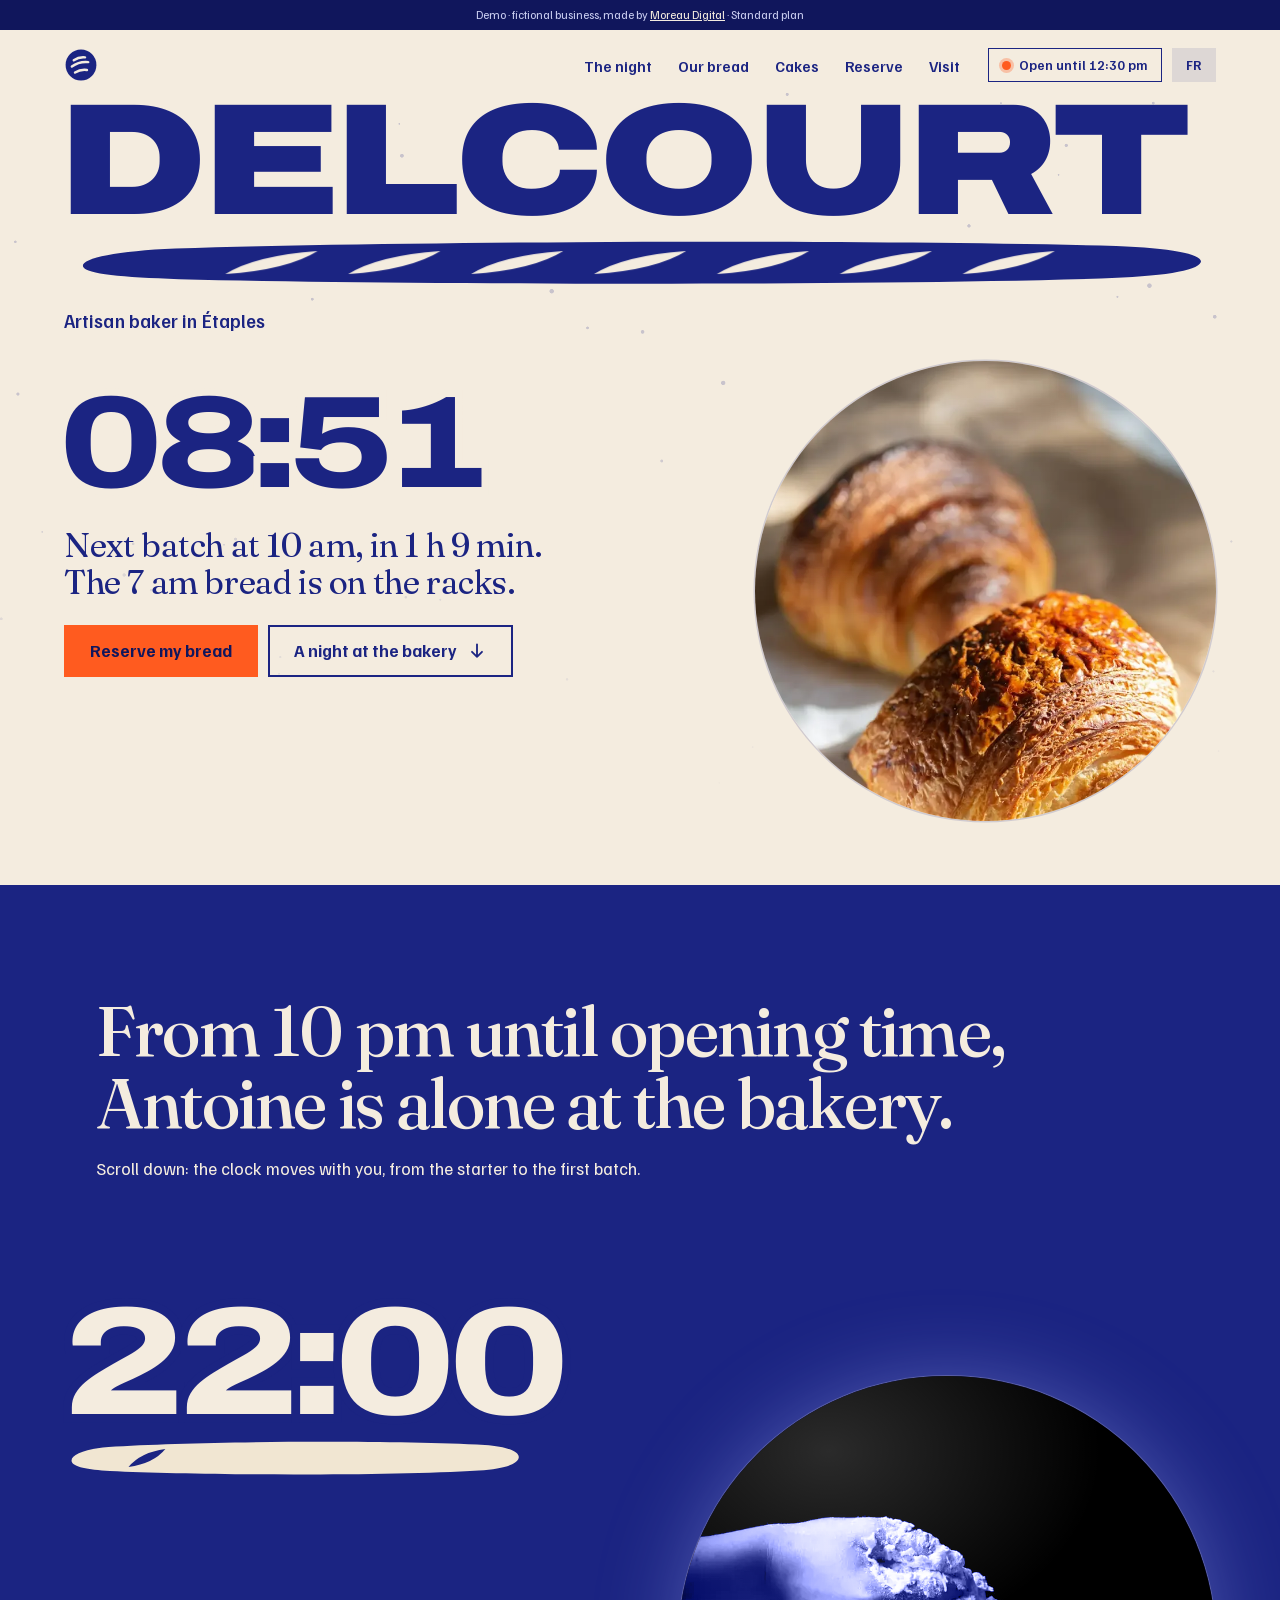
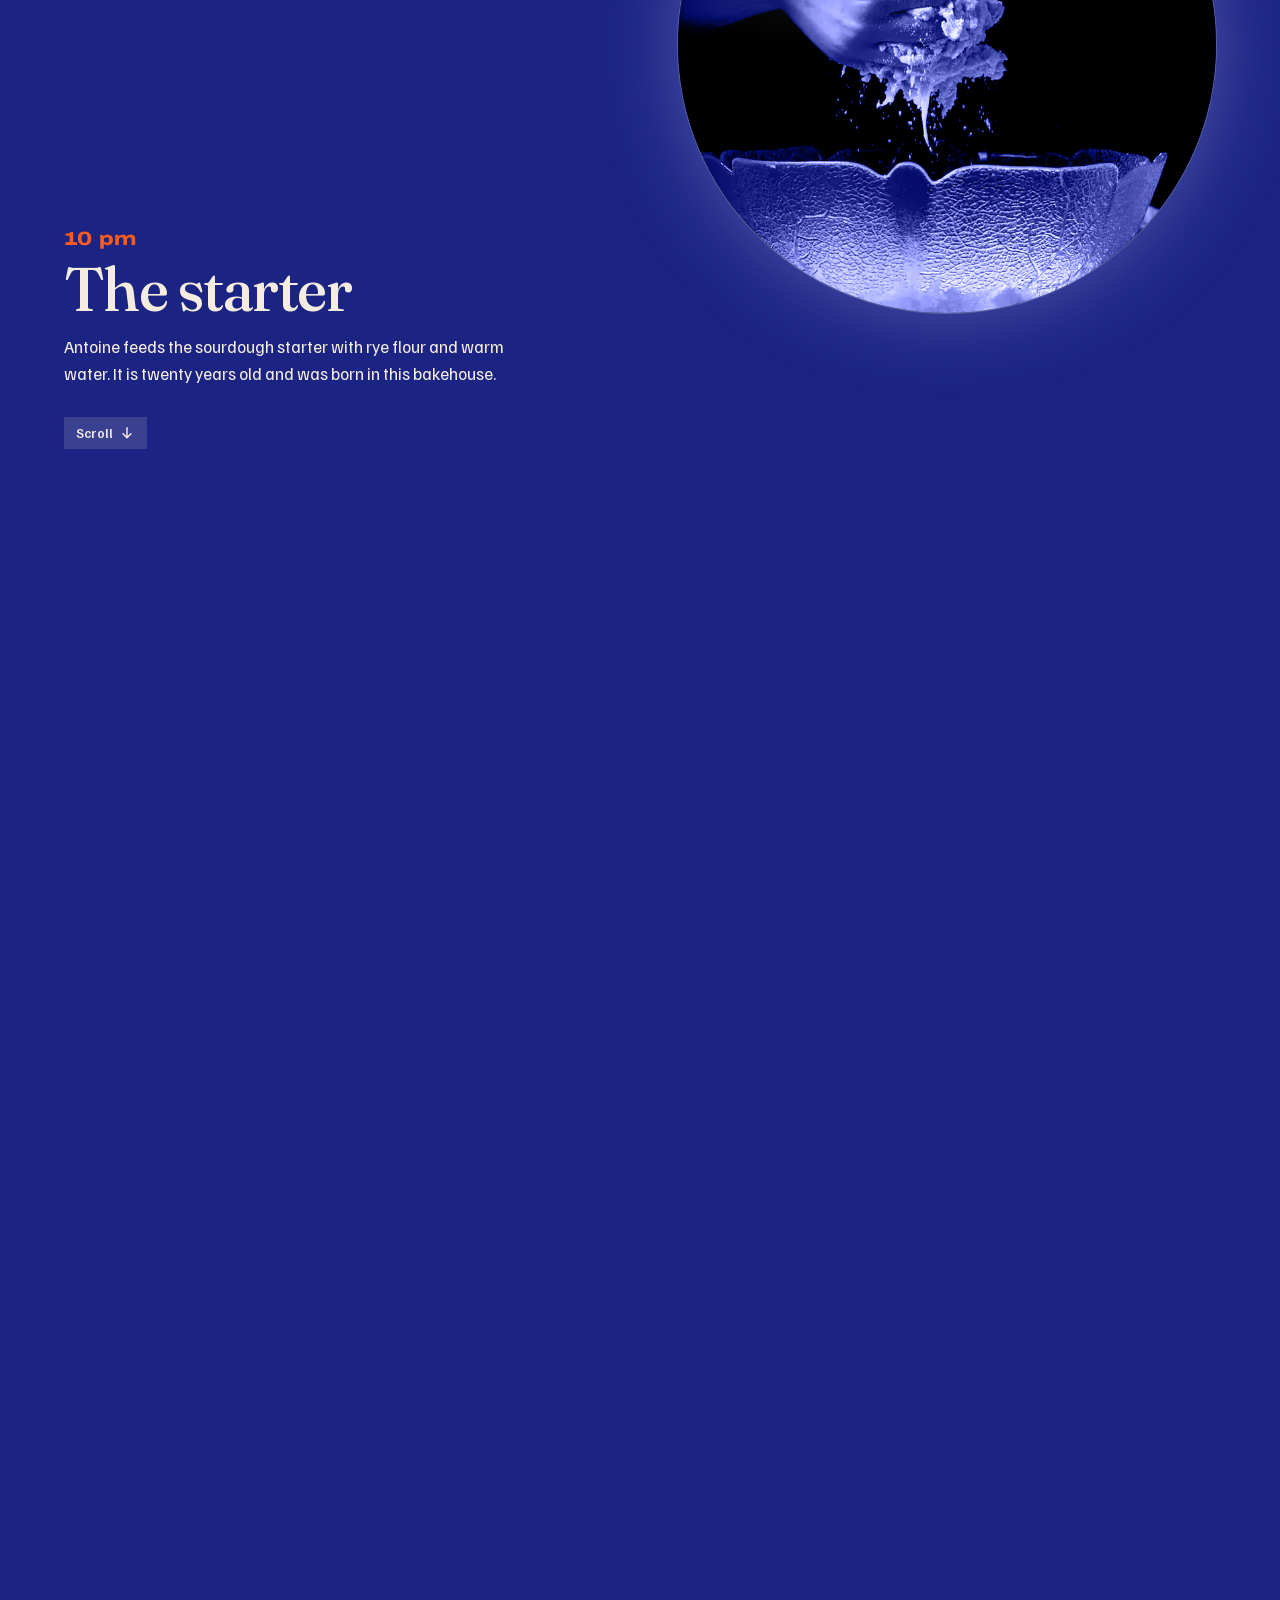
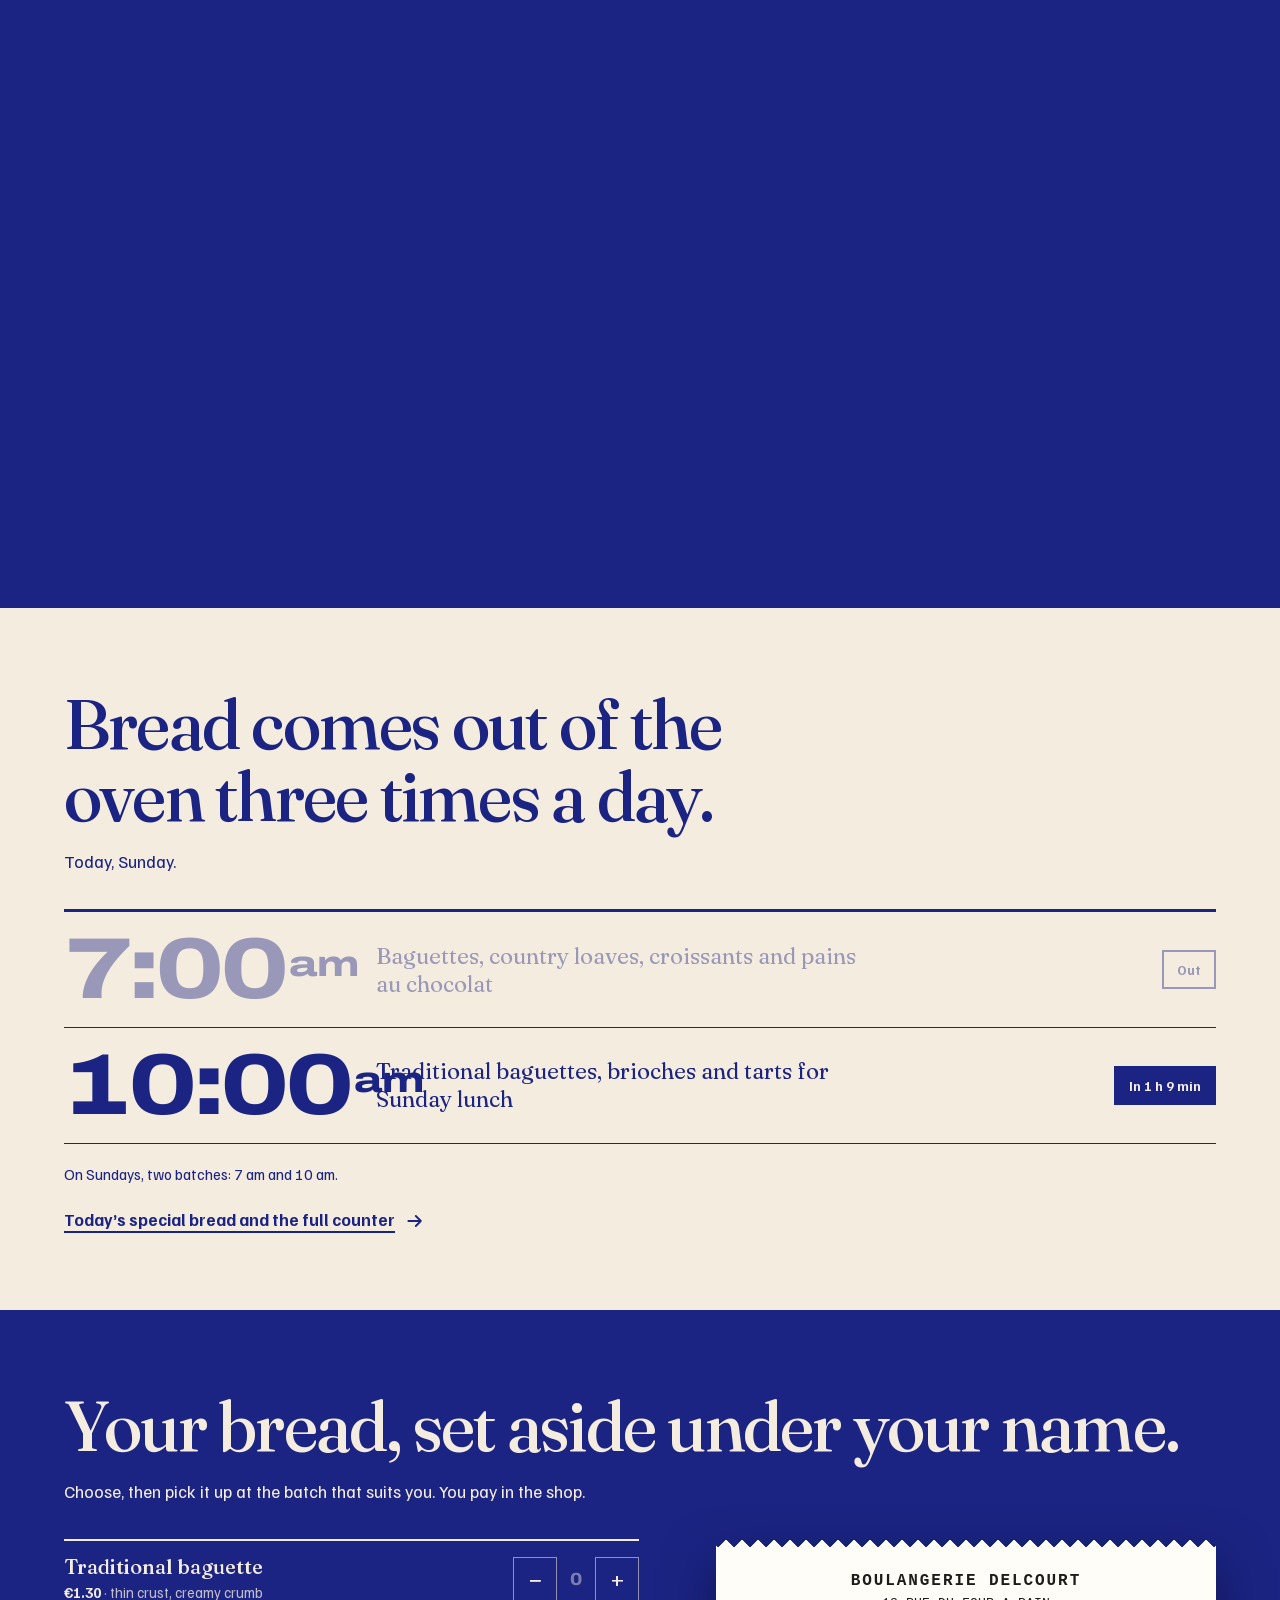
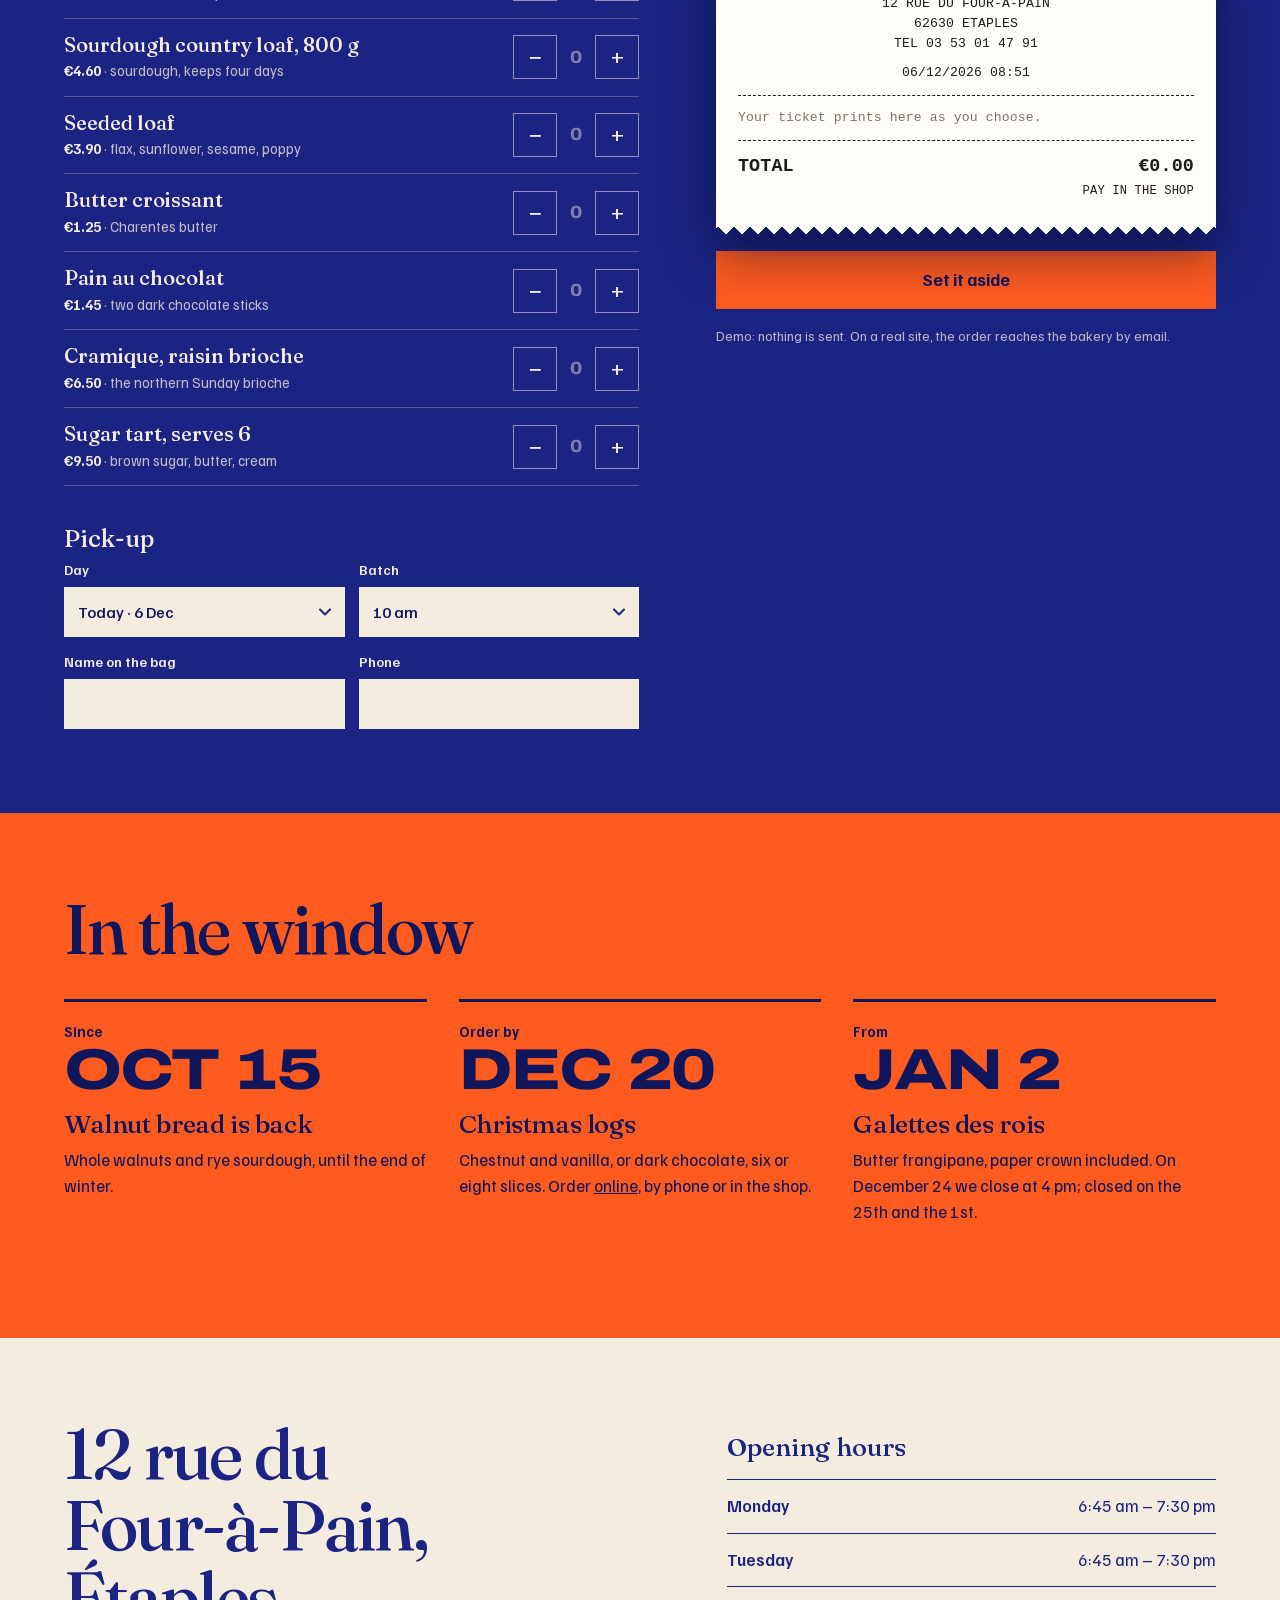
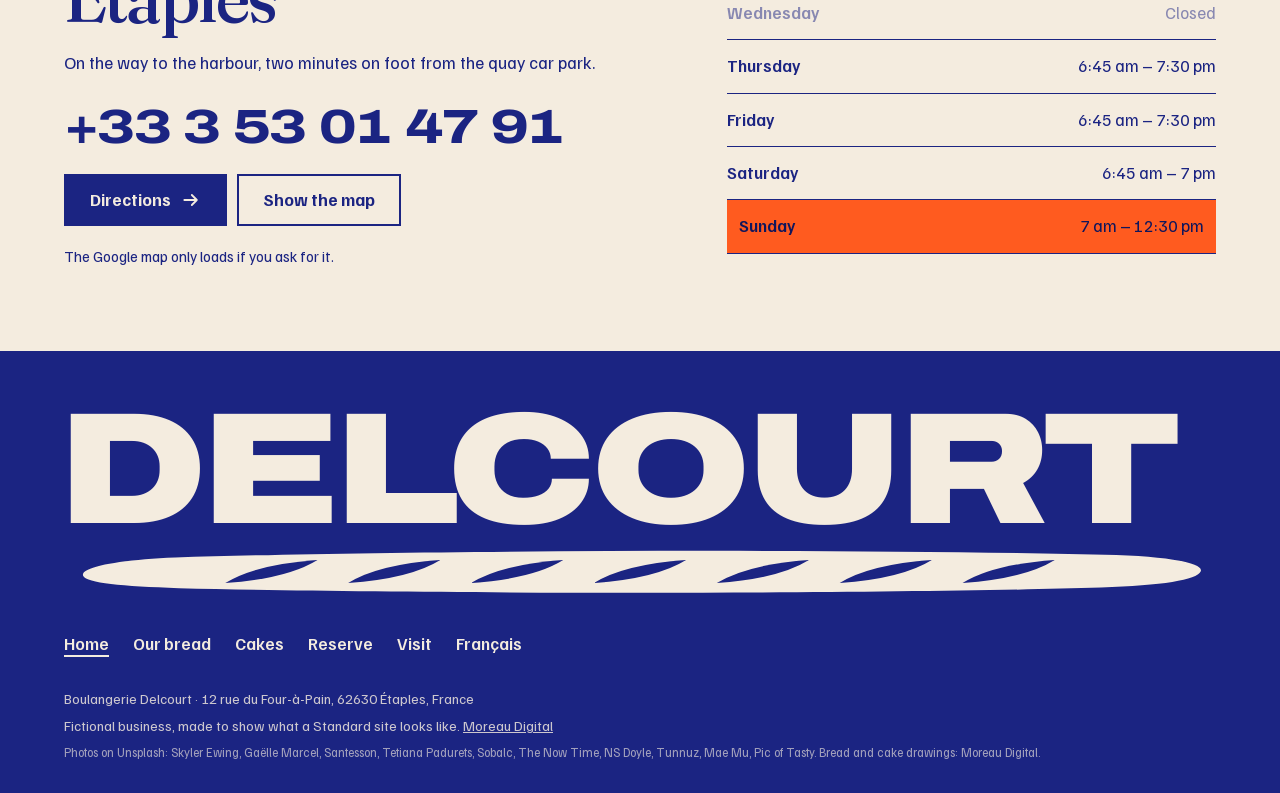
==== commit ba4fc1d7: "Formule Standard au lieu de Premium, numéro moins large en anglais Co-Authored-By: Claude Opus 5.5 <" ====
--- a/en/index.html
+++ b/en/index.html
@@ -66,7 +66,7 @@
     <symbol id="i-fermer" viewBox="0 0 24 24"><path d="M5.5 5.5l13 13M18.5 5.5l-13 13" fill="none" stroke="currentColor" stroke-width="2.2"/></symbol>
   </svg>
 
-  <p class="bandeau-demo">Demo · fictional business, made by <a href="https://moreaudigital.fr/">Moreau Digital</a> · Premium plan</p>
+  <p class="bandeau-demo">Demo · fictional business, made by <a href="https://moreaudigital.fr/">Moreau Digital</a> · Standard plan</p>
 
   <header class="barre">
     <a class="barre__marque" href="#haut"><svg aria-hidden="true"><use href="#marque"/></svg><span class="visuellement-cache">Delcourt, back to top</span></a>
@@ -394,7 +394,7 @@
     </nav>
     <div class="pied__texte">
       <p>Boulangerie Delcourt · 12 rue du Four-à-Pain, 62630 Étaples, France</p>
-      <p>Fictional business, made to show what a Premium site looks like. <a href="https://moreaudigital.fr/">Moreau Digital</a></p>
+      <p>Fictional business, made to show what a Standard site looks like. <a href="https://moreaudigital.fr/">Moreau Digital</a></p>
       <p class="pied__credits">Photos on Unsplash: Skyler Ewing, Gaëlle Marcel, Santesson, Tetiana Padurets, Sobalc, The Now Time, NS Doyle, Tunnuz, Mae Mu, Pic of Tasty. Bread and cake drawings: Moreau Digital.</p>
     </div>
   </footer>
--- a/style.css
+++ b/style.css
@@ -1,5 +1,5 @@
 /* ==========================================================================
-   Boulangerie Delcourt — démo Premium, la nuit au fournil
+   Boulangerie Delcourt — démo Standard, la nuit au fournil
    Une seule encre, comme sur un sachet de boulangerie : bleu de nuit sur
    papier farine, et l'orange du four pour ce qui est chaud. Le haut de page
    suit l'heure d'Étaples : bleu la nuit, farine le jour.
@@ -469,6 +469,8 @@
   text-decoration: none;
   white-space: nowrap;
 }
+/* Le préfixe international demande plus de place sur la version anglaise. */
+html[lang="en"] .numero { font-size: min(8.4vw, 3rem); }
 .numero:hover { color: var(--four-fonce); }
 .plan { margin-top: 20px; }
 .plan iframe { display: block; width: 100%; height: 320px; border: 0; }
